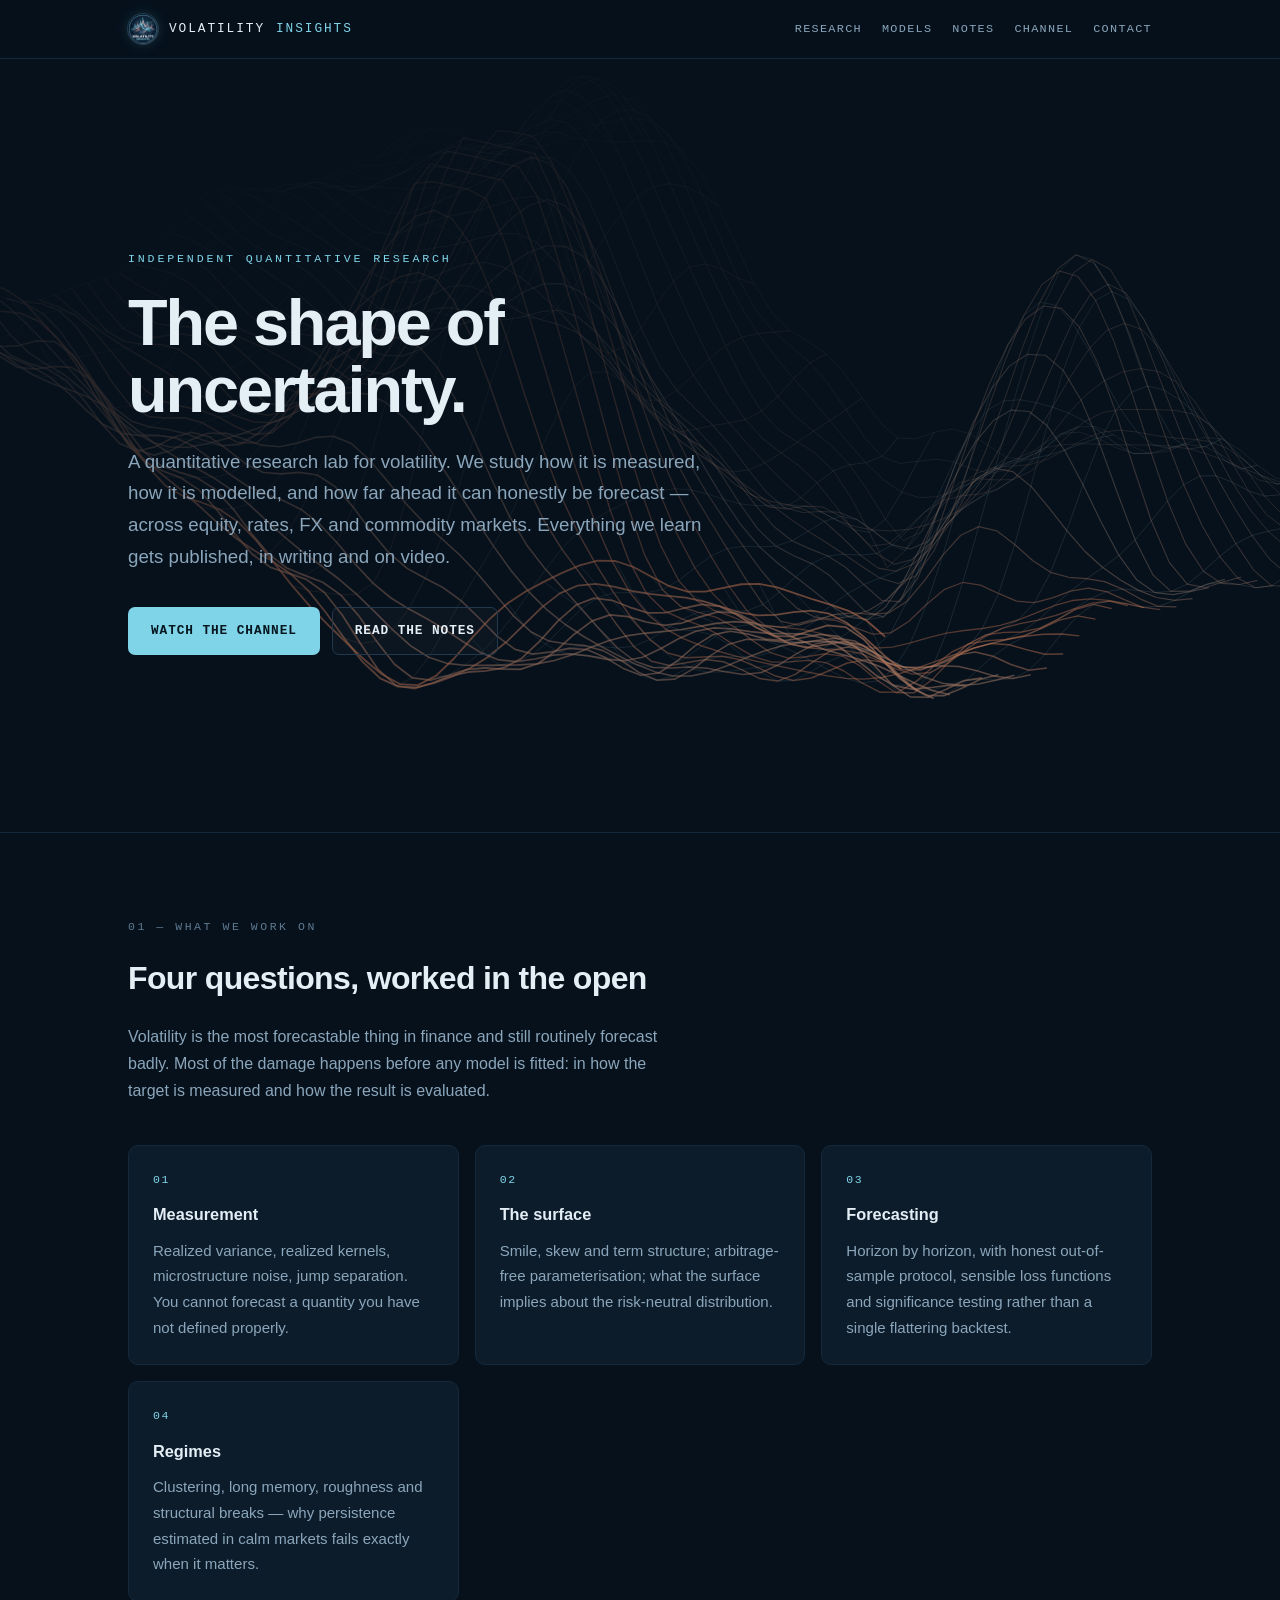
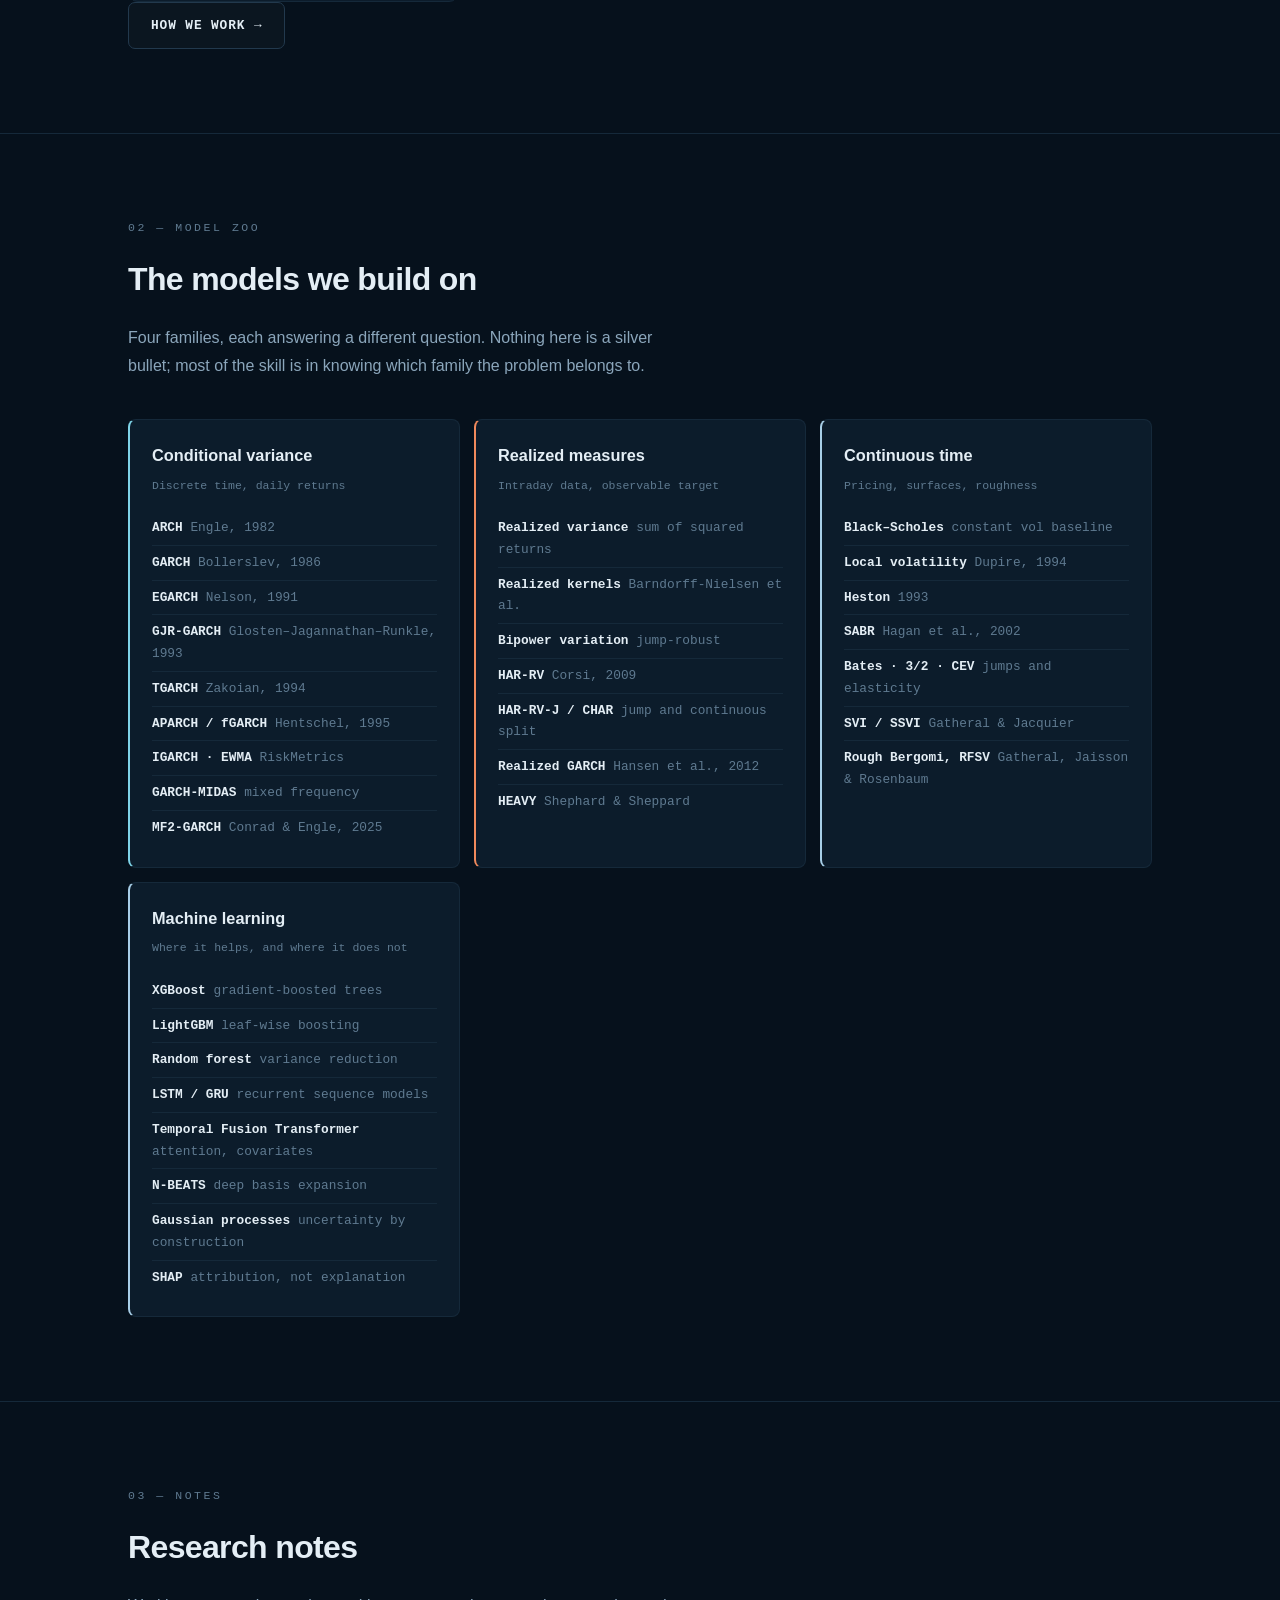
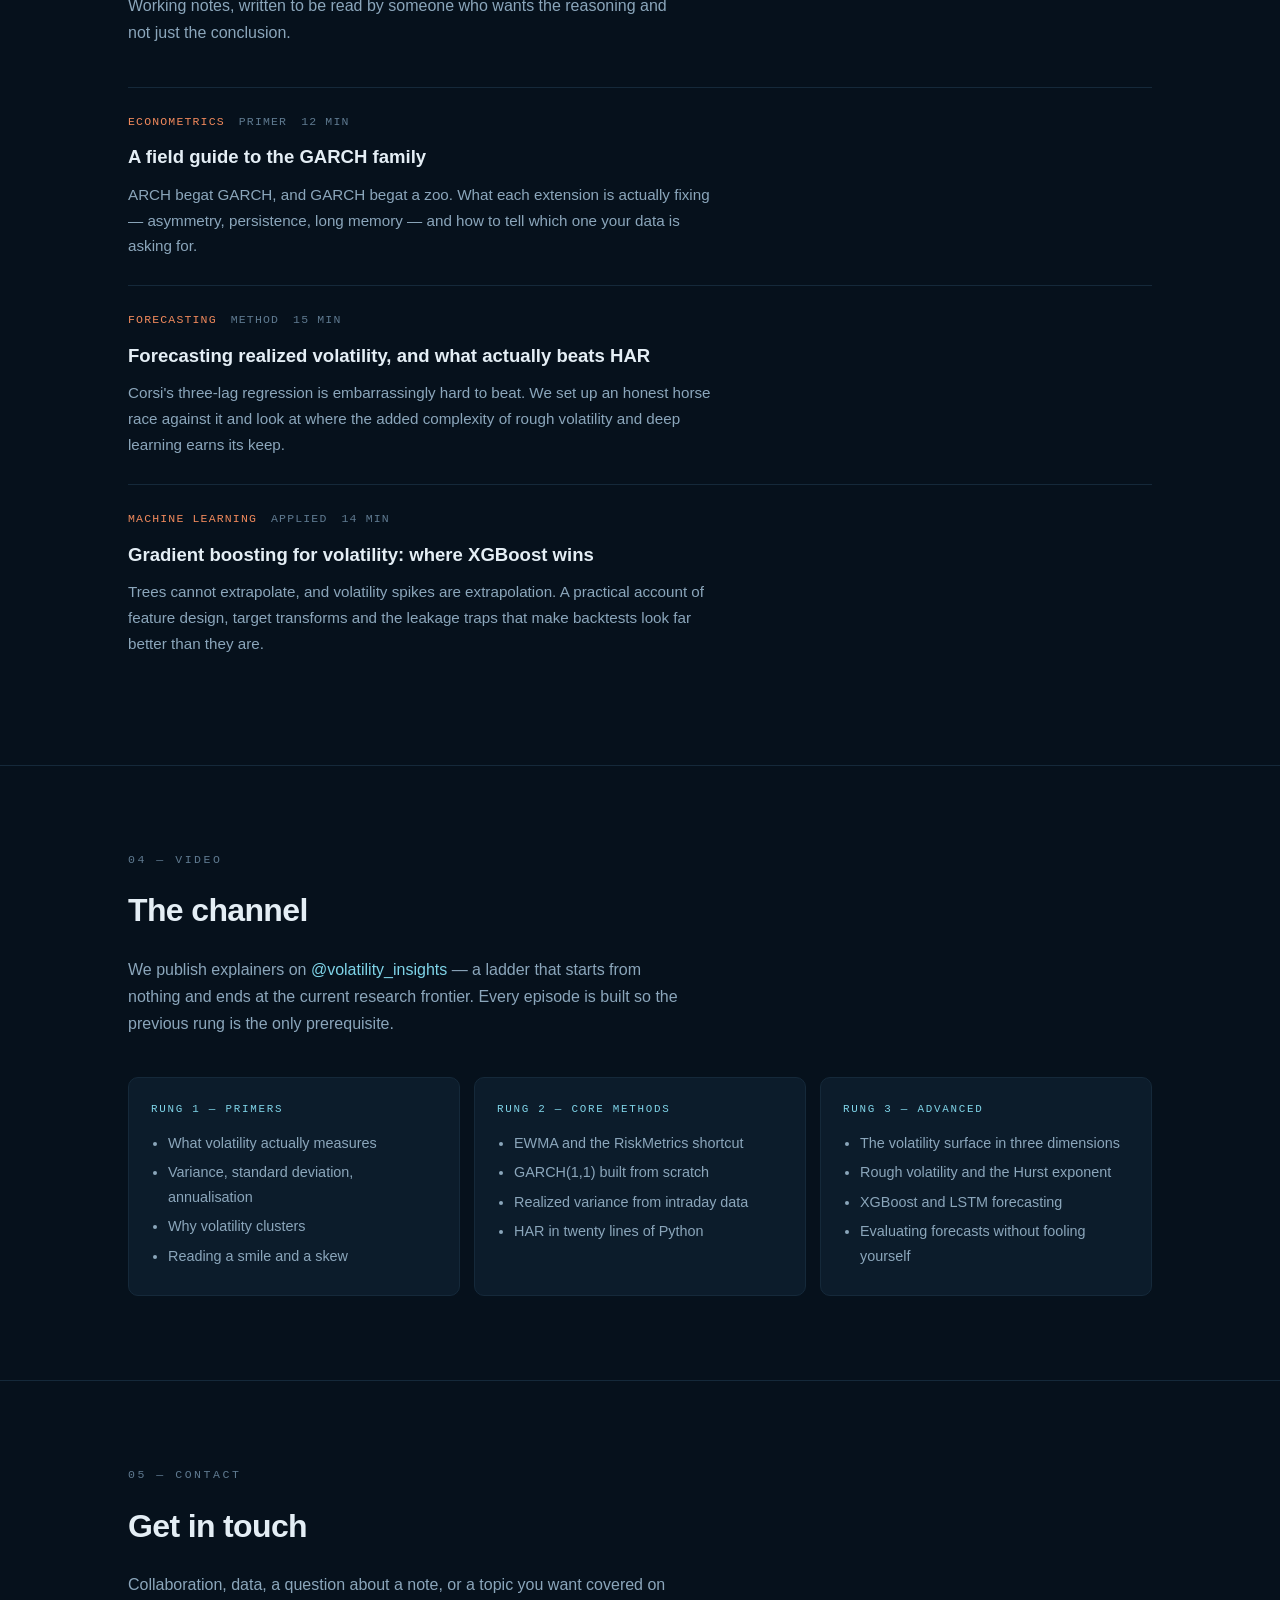
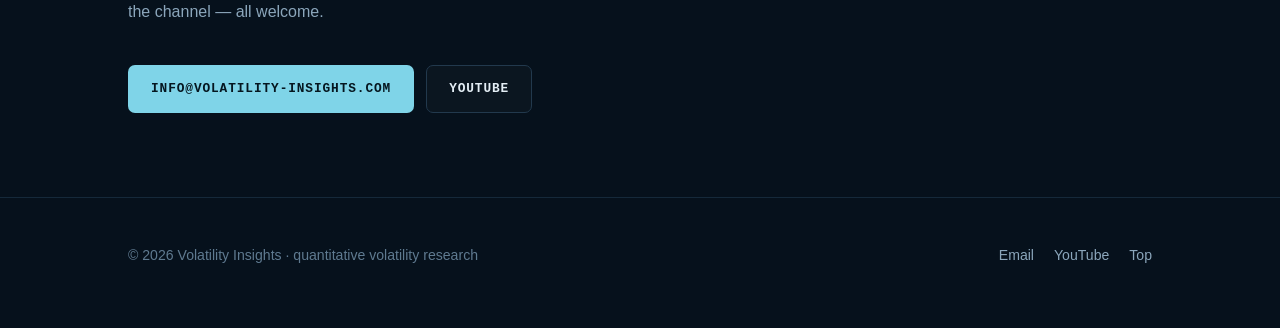
==== index.html @ f5abef42 "Drop the power and gas market claims from the hero and the data section" ====
<!DOCTYPE html>
<html lang="en">
<head>
<meta charset="utf-8">
<meta name="viewport" content="width=device-width, initial-scale=1">
<title>Volatility Insights &mdash; a quantitative research lab for volatility</title>
<meta name="description" content="An independent quantitative research lab studying how volatility is measured, modelled and forecast - from GARCH and HAR to rough volatility and gradient boosting.">
<link rel="canonical" href="https://volatility-insights.com/">
<meta property="og:title" content="Volatility Insights &mdash; quantitative volatility research">
<meta property="og:description" content="A quantitative research lab for volatility: measurement, surfaces, forecasting.">
<meta property="og:url" content="https://volatility-insights.com/">
<meta property="og:image" content="https://volatility-insights.com/logo.png">
<meta property="og:type" content="website">
<meta name="twitter:card" content="summary_large_image">
<link rel="icon" href="logo.png">
<link rel="apple-touch-icon" href="logo.png">
<link rel="stylesheet" href="style.css">
</head>
<body>

<header class="nav">
  <div class="wrap">
    <a class="brand" href="/"><img src="logo.png" alt="">Volatility <span>Insights</span></a>
    <nav>
      <a href="research/">Research</a>
      <a href="#models">Models</a>
      <a href="#notes">Notes</a>
      <a href="#channel">Channel</a>
      <a href="#contact">Contact</a>
    </nav>
  </div>
</header>

<!-- ===== CONTENT: edit anything between here and the END marker ===== -->

<div class="hero">
  <canvas id="surface"></canvas>
  <div class="veil"></div>
  <div class="wrap">
    <p class="eyebrow">Independent quantitative research</p>
    <h1>The shape of<br>uncertainty.</h1>
    <p class="lead">
      A quantitative research lab for volatility. We study how it is measured, how
      it is modelled, and how far ahead it can honestly be forecast &mdash; across
      equity, rates, FX and commodity markets. Everything we learn gets
      published, in writing and on video.
    </p>
    <div class="actions">
      <a class="btn btn-primary" href="https://www.youtube.com/@volatility_insights" rel="noopener">Watch the channel</a>
      <a class="btn btn-ghost" href="#notes">Read the notes</a>
    </div>
  </div>
</div>

<section id="research">
  <div class="wrap">
    <p class="sec-label">01 &mdash; What we work on</p>
    <h2>Four questions, worked in the open</h2>
    <p class="sec-intro">
      Volatility is the most forecastable thing in finance and still routinely
      forecast badly. Most of the damage happens before any model is fitted:
      in how the target is measured and how the result is evaluated.
    </p>
    <div class="grid g2">
      <div class="card">
        <span class="num">01</span>
        <h3>Measurement</h3>
        <p>Realized variance, realized kernels, microstructure noise, jump separation.
           You cannot forecast a quantity you have not defined properly.</p>
      </div>
      <div class="card">
        <span class="num">02</span>
        <h3>The surface</h3>
        <p>Smile, skew and term structure; arbitrage-free parameterisation;
           what the surface implies about the risk-neutral distribution.</p>
      </div>
      <div class="card">
        <span class="num">03</span>
        <h3>Forecasting</h3>
        <p>Horizon by horizon, with honest out-of-sample protocol, sensible loss
           functions and significance testing rather than a single flattering backtest.</p>
      </div>
      <div class="card">
        <span class="num">04</span>
        <h3>Regimes</h3>
        <p>Clustering, long memory, roughness and structural breaks &mdash; why
           persistence estimated in calm markets fails exactly when it matters.</p>
      </div>
    </div>
    <div class="actions">
      <a class="btn btn-ghost" href="research/">How we work &rarr;</a>
    </div>
  </div>
</section>

<section id="models">
  <div class="wrap">
    <p class="sec-label">02 &mdash; Model zoo</p>
    <h2>The models we build on</h2>
    <p class="sec-intro">
      Four families, each answering a different question. Nothing here is a
      silver bullet; most of the skill is in knowing which family the problem belongs to.
    </p>
    <div class="zoo">

      <div class="fam">
        <h3>Conditional variance</h3>
        <p class="sub">Discrete time, daily returns</p>
        <ul>
          <li><b>ARCH</b> <i>Engle, 1982</i></li>
          <li><b>GARCH</b> <i>Bollerslev, 1986</i></li>
          <li><b>EGARCH</b> <i>Nelson, 1991</i></li>
          <li><b>GJR-GARCH</b> <i>Glosten&ndash;Jagannathan&ndash;Runkle, 1993</i></li>
          <li><b>TGARCH</b> <i>Zakoian, 1994</i></li>
          <li><b>APARCH / fGARCH</b> <i>Hentschel, 1995</i></li>
          <li><b>IGARCH &middot; EWMA</b> <i>RiskMetrics</i></li>
          <li><b>GARCH-MIDAS</b> <i>mixed frequency</i></li>
          <li><b>MF2-GARCH</b> <i>Conrad &amp; Engle, 2025</i></li>
        </ul>
      </div>

      <div class="fam">
        <h3>Realized measures</h3>
        <p class="sub">Intraday data, observable target</p>
        <ul>
          <li><b>Realized variance</b> <i>sum of squared returns</i></li>
          <li><b>Realized kernels</b> <i>Barndorff-Nielsen et al.</i></li>
          <li><b>Bipower variation</b> <i>jump-robust</i></li>
          <li><b>HAR-RV</b> <i>Corsi, 2009</i></li>
          <li><b>HAR-RV-J / CHAR</b> <i>jump and continuous split</i></li>
          <li><b>Realized GARCH</b> <i>Hansen et al., 2012</i></li>
          <li><b>HEAVY</b> <i>Shephard &amp; Sheppard</i></li>
        </ul>
      </div>

      <div class="fam">
        <h3>Continuous time</h3>
        <p class="sub">Pricing, surfaces, roughness</p>
        <ul>
          <li><b>Black&ndash;Scholes</b> <i>constant vol baseline</i></li>
          <li><b>Local volatility</b> <i>Dupire, 1994</i></li>
          <li><b>Heston</b> <i>1993</i></li>
          <li><b>SABR</b> <i>Hagan et al., 2002</i></li>
          <li><b>Bates &middot; 3/2 &middot; CEV</b> <i>jumps and elasticity</i></li>
          <li><b>SVI / SSVI</b> <i>Gatheral &amp; Jacquier</i></li>
          <li><b>Rough Bergomi, RFSV</b> <i>Gatheral, Jaisson &amp; Rosenbaum</i></li>
        </ul>
      </div>

      <div class="fam">
        <h3>Machine learning</h3>
        <p class="sub">Where it helps, and where it does not</p>
        <ul>
          <li><b>XGBoost</b> <i>gradient-boosted trees</i></li>
          <li><b>LightGBM</b> <i>leaf-wise boosting</i></li>
          <li><b>Random forest</b> <i>variance reduction</i></li>
          <li><b>LSTM / GRU</b> <i>recurrent sequence models</i></li>
          <li><b>Temporal Fusion Transformer</b> <i>attention, covariates</i></li>
          <li><b>N-BEATS</b> <i>deep basis expansion</i></li>
          <li><b>Gaussian processes</b> <i>uncertainty by construction</i></li>
          <li><b>SHAP</b> <i>attribution, not explanation</i></li>
        </ul>
      </div>

    </div>
  </div>
</section>

<section id="notes">
  <div class="wrap">
    <p class="sec-label">03 &mdash; Notes</p>
    <h2>Research notes</h2>
    <p class="sec-intro">
      Working notes, written to be read by someone who wants the reasoning and
      not just the conclusion.
    </p>
    <div class="notes">

      <a class="note" href="notes/garch-family/">
        <div class="note-meta"><span class="tag">Econometrics</span><span>Primer</span><span>12 min</span></div>
        <h3>A field guide to the GARCH family</h3>
        <p>ARCH begat GARCH, and GARCH begat a zoo. What each extension is actually
           fixing &mdash; asymmetry, persistence, long memory &mdash; and how to tell
           which one your data is asking for.</p>
      </a>

      <a class="note" href="notes/forecasting-realized-volatility/">
        <div class="note-meta"><span class="tag">Forecasting</span><span>Method</span><span>15 min</span></div>
        <h3>Forecasting realized volatility, and what actually beats HAR</h3>
        <p>Corsi's three-lag regression is embarrassingly hard to beat. We set up an
           honest horse race against it and look at where the added complexity of
           rough volatility and deep learning earns its keep.</p>
      </a>

      <a class="note" href="notes/gradient-boosting-volatility/">
        <div class="note-meta"><span class="tag">Machine learning</span><span>Applied</span><span>14 min</span></div>
        <h3>Gradient boosting for volatility: where XGBoost wins</h3>
        <p>Trees cannot extrapolate, and volatility spikes are extrapolation. A
           practical account of feature design, target transforms and the leakage
           traps that make backtests look far better than they are.</p>
      </a>

    </div>
  </div>
</section>

<section id="channel">
  <div class="wrap">
    <p class="sec-label">04 &mdash; Video</p>
    <h2>The channel</h2>
    <p class="sec-intro">
      We publish explainers on
      <a href="https://www.youtube.com/@volatility_insights" rel="noopener">@volatility_insights</a>
      &mdash; a ladder that starts from nothing and ends at the current research frontier.
      Every episode is built so the previous rung is the only prerequisite.
    </p>
    <div class="yt-track">
      <div class="rung">
        <span class="level">Rung 1 &mdash; Primers</span>
        <ul>
          <li>What volatility actually measures</li>
          <li>Variance, standard deviation, annualisation</li>
          <li>Why volatility clusters</li>
          <li>Reading a smile and a skew</li>
        </ul>
      </div>
      <div class="rung">
        <span class="level">Rung 2 &mdash; Core methods</span>
        <ul>
          <li>EWMA and the RiskMetrics shortcut</li>
          <li>GARCH(1,1) built from scratch</li>
          <li>Realized variance from intraday data</li>
          <li>HAR in twenty lines of Python</li>
        </ul>
      </div>
      <div class="rung">
        <span class="level">Rung 3 &mdash; Advanced</span>
        <ul>
          <li>The volatility surface in three dimensions</li>
          <li>Rough volatility and the Hurst exponent</li>
          <li>XGBoost and LSTM forecasting</li>
          <li>Evaluating forecasts without fooling yourself</li>
        </ul>
      </div>
    </div>
  </div>
</section>

<section id="contact">
  <div class="wrap">
    <p class="sec-label">05 &mdash; Contact</p>
    <h2>Get in touch</h2>
    <p class="sec-intro">
      Collaboration, data, a question about a note, or a topic you want covered
      on the channel &mdash; all welcome.
    </p>
    <div class="actions">
      <a class="btn btn-primary" href="mailto:info@volatility-insights.com">info@volatility-insights.com</a>
      <a class="btn btn-ghost" href="https://www.youtube.com/@volatility_insights" rel="noopener">YouTube</a>
    </div>
  </div>
</section>

<!-- ===== END CONTENT ===== -->

<footer>
  <div class="wrap">
    <span>&copy; 2026 Volatility Insights &middot; quantitative volatility research</span>
    <span class="links">
      <a href="mailto:info@volatility-insights.com">Email</a>
      <a href="https://www.youtube.com/@volatility_insights" rel="noopener">YouTube</a>
      <a href="#research">Top</a>
    </span>
  </div>
</footer>

<script src="surface.js"></script>
</body>
</html>
---- style.css ----
/* Volatility Insights - shared stylesheet.
   Single source of truth for every page. Edit colours in :root. */

:root {
  /* Palette sampled from the Volatility Insights badge:
     navy field, light-cyan ring and wireframe, coral ridge lines. */
  --bg:        #06111c;
  --panel:     #0c1c2b;
  --panel-2:   #102435;
  --text:      #e4eef5;
  --muted:     #8ba6bb;
  --dim:       #5f7a90;
  --line:      #22394d;
  --line-soft: #15293a;
  --accent:    #7fd4e8;
  --accent-2:  #f0895c;
  --accent-3:  #a8cfe8;
  --mono: ui-monospace, "JetBrains Mono", "SFMono-Regular", Menlo, Consolas, monospace;
  --sans: -apple-system, BlinkMacSystemFont, "Segoe UI", Roboto, Helvetica, Arial, sans-serif;
  --maxw: 1080px;
}

* { box-sizing: border-box; }
html { scroll-behavior: smooth; }
body {
  margin: 0;
  background: var(--bg);
  color: var(--text);
  font: 16px/1.7 var(--sans);
  -webkit-font-smoothing: antialiased;
}
.wrap { max-width: var(--maxw); margin: 0 auto; padding: 0 28px; }
a { color: var(--accent); text-decoration: none; }
a:hover { text-decoration: underline; }
code, .mono { font-family: var(--mono); }

/* ---------- nav ---------- */
.nav {
  position: sticky; top: 0; z-index: 30;
  background: rgba(6,17,28,.80);
  backdrop-filter: blur(14px);
  border-bottom: 1px solid var(--line-soft);
}
.nav .wrap { display: flex; align-items: center; gap: 26px; height: 58px; }
.brand {
  display: flex; align-items: center; gap: 11px;
  font-family: var(--mono); font-size: .8rem; letter-spacing: .15em;
  text-transform: uppercase; color: var(--text); white-space: nowrap;
}
.brand img {
  width: 30px; height: 30px; border-radius: 50%; display: block; flex: none;
  box-shadow: 0 0 0 1px var(--line), 0 0 14px rgba(127,212,232,.18);
}
.brand span { color: var(--accent); }
.nav nav { margin-left: auto; display: flex; gap: 20px; }
.nav nav a {
  font-family: var(--mono); font-size: .74rem; letter-spacing: .11em;
  text-transform: uppercase; color: var(--muted);
}
.nav nav a:hover { color: var(--text); text-decoration: none; }

/* ---------- hero ---------- */
.hero { position: relative; overflow: hidden; border-bottom: 1px solid var(--line-soft); min-height: 86vh; display: flex; align-items: center; }
#surface { position: absolute; inset: 0; width: 100%; height: 100%; display: block; }
.veil {
  position: absolute; inset: 0; pointer-events: none;
  background:
    radial-gradient(100% 78% at 8% 20%, rgba(6,17,28,.96) 0%, rgba(6,17,28,.76) 36%, rgba(6,17,28,.14) 100%),
    linear-gradient(180deg, rgba(6,17,28,.58) 0%, rgba(6,17,28,0) 26%, rgba(6,17,28,0) 74%, rgba(6,17,28,.52) 100%);
}
.hero .wrap { position: relative; width: 100%; padding: 118px 28px 104px; }
.eyebrow {
  font-family: var(--mono); font-size: .73rem; letter-spacing: .24em;
  text-transform: uppercase; color: var(--accent); margin: 0 0 20px;
}
h1 {
  font-size: clamp(2.3rem, 6.2vw, 4.05rem); line-height: 1.03;
  letter-spacing: -.032em; margin: 0 0 22px; font-weight: 600;
}
.lead { font-size: 1.17rem; color: var(--muted); max-width: 58ch; margin: 0 0 34px; }
.actions { display: flex; flex-wrap: wrap; gap: 12px; }
.btn {
  display: inline-block; padding: 12px 22px; border-radius: 7px;
  font-family: var(--mono); font-size: .8rem; letter-spacing: .07em;
  text-transform: uppercase; font-weight: 600; border: 1px solid transparent;
}
.btn:hover { text-decoration: none; }
.btn-primary { background: var(--accent); color: #05161f; }
.btn-primary:hover { filter: brightness(1.12); }
.btn-ghost { border-color: var(--line); color: var(--text); background: rgba(255,255,255,.02); }
.btn-ghost:hover { border-color: var(--accent); color: var(--accent); }

/* ---------- sections ---------- */
section { padding: 84px 0; border-bottom: 1px solid var(--line-soft); }
.sec-label {
  font-family: var(--mono); font-size: .72rem; letter-spacing: .22em;
  text-transform: uppercase; color: var(--dim); margin: 0 0 14px;
}
h2 { font-size: clamp(1.5rem, 3vw, 2rem); letter-spacing: -.02em; margin: 0 0 18px; font-weight: 600; }
h3 { font-size: 1.02rem; margin: 0 0 9px; font-weight: 600; }
.sec-intro { color: var(--muted); max-width: 62ch; margin: 0 0 40px; }

/* ---------- cards ---------- */
.grid { display: grid; gap: 16px; }
.g3 { grid-template-columns: repeat(auto-fit, minmax(250px, 1fr)); }
.g2 { grid-template-columns: repeat(auto-fit, minmax(310px, 1fr)); }
.card {
  background: var(--panel); border: 1px solid var(--line-soft);
  border-radius: 10px; padding: 24px; transition: border-color .18s, transform .18s;
}
.card:hover { border-color: var(--line); transform: translateY(-2px); }
.card p { margin: 0; color: var(--muted); font-size: .94rem; }
.card .num {
  font-family: var(--mono); font-size: .72rem; letter-spacing: .14em;
  color: var(--accent); display: block; margin-bottom: 12px;
}

/* ---------- model zoo ---------- */
.zoo { display: grid; gap: 14px; grid-template-columns: repeat(auto-fit, minmax(290px, 1fr)); }
.fam {
  background: var(--panel); border: 1px solid var(--line-soft);
  border-left: 2px solid var(--accent); border-radius: 8px; padding: 22px;
}
.fam:nth-child(2) { border-left-color: var(--accent-2); }
.fam:nth-child(3) { border-left-color: var(--accent-3); }
.fam:nth-child(4) { border-left-color: var(--accent-3); }
.fam h3 { margin-bottom: 6px; }
.fam .sub { font-family: var(--mono); font-size: .72rem; color: var(--dim); margin: 0 0 16px; }
.fam ul { list-style: none; margin: 0; padding: 0; }
.fam li {
  font-family: var(--mono); font-size: .8rem; color: var(--muted);
  padding: 6px 0; border-top: 1px solid var(--line-soft);
}
.fam li:first-child { border-top: 0; }
.fam li b { color: var(--text); font-weight: 600; }
.fam li i { font-style: normal; color: var(--dim); }

/* ---------- notes list ---------- */
.notes { display: grid; gap: 2px; }
.note {
  display: block; padding: 24px 0; border-top: 1px solid var(--line-soft);
  color: inherit;
}
.note:hover { text-decoration: none; }
.note:hover h3 { color: var(--accent); }
.note-meta {
  font-family: var(--mono); font-size: .72rem; letter-spacing: .1em;
  text-transform: uppercase; color: var(--dim); margin-bottom: 10px;
  display: flex; gap: 14px; flex-wrap: wrap;
}
.note-meta .tag { color: var(--accent-2); }
.note h3 { font-size: 1.16rem; transition: color .15s; }
.note p { margin: 0; color: var(--muted); font-size: .95rem; max-width: 70ch; }

/* ---------- youtube ---------- */
.yt-track { display: grid; gap: 14px; grid-template-columns: repeat(auto-fit, minmax(230px, 1fr)); }
.rung {
  background: var(--panel); border: 1px solid var(--line-soft);
  border-radius: 10px; padding: 22px; position: relative;
}
.rung .level {
  font-family: var(--mono); font-size: .68rem; letter-spacing: .16em;
  text-transform: uppercase; color: var(--accent); margin-bottom: 12px; display: block;
}
.rung ul { margin: 0; padding-left: 17px; color: var(--muted); font-size: .9rem; }
.rung li { margin: 5px 0; }

/* ---------- article body ---------- */
.article { padding: 64px 0 88px; }
.article .wrap { max-width: 720px; }
.article h1 { font-size: clamp(1.9rem, 4.4vw, 2.7rem); margin-bottom: 18px; }
.article h2 { margin: 52px 0 14px; font-size: 1.35rem; }
.article h3 { margin: 34px 0 10px; font-size: 1.05rem; }
.article p { color: #c6d6e2; margin: 0 0 18px; }
.article ul, .article ol { color: #c6d6e2; padding-left: 22px; margin: 0 0 18px; }
.article li { margin: 7px 0; }
.article strong { color: var(--text); }
.kicker {
  font-family: var(--mono); font-size: .74rem; letter-spacing: .14em;
  text-transform: uppercase; color: var(--dim); margin: 0 0 16px;
  display: flex; gap: 14px; flex-wrap: wrap;
}
.kicker .tag { color: var(--accent-2); }
.standfirst {
  font-size: 1.12rem; color: var(--muted); border-left: 2px solid var(--accent);
  padding-left: 18px; margin: 0 0 40px;
}
.eq {
  font-family: var(--mono); font-size: .88rem; color: var(--accent);
  background: var(--panel); border: 1px solid var(--line-soft);
  border-radius: 8px; padding: 18px 20px; margin: 0 0 20px; overflow-x: auto;
}
.eq .note { display: block; color: var(--dim); font-size: .78rem; margin-top: 9px; }
.callout {
  background: var(--panel-2); border: 1px solid var(--line-soft);
  border-left: 2px solid var(--accent-2);
  border-radius: 8px; padding: 20px 22px; margin: 0 0 22px;
}
.callout p:last-child { margin-bottom: 0; }
.article code {
  font-size: .88em; color: var(--accent); background: var(--panel);
  border: 1px solid var(--line-soft); border-radius: 4px; padding: 1px 5px;
}
.article em, .refs em { color: var(--accent-3); font-style: normal; }
.refs { font-size: .86rem; color: var(--dim); }
.refs li { margin: 9px 0; }
.back {
  font-family: var(--mono); font-size: .76rem; letter-spacing: .1em;
  text-transform: uppercase; color: var(--muted); display: inline-block; margin-bottom: 30px;
}
.back:hover { color: var(--accent); }

/* ---------- footer ---------- */
footer { padding: 46px 0 60px; color: var(--dim); font-size: .88rem; }
footer .wrap { display: flex; flex-wrap: wrap; gap: 16px; align-items: center; }
footer .links { margin-left: auto; display: flex; gap: 20px; }
footer a { color: var(--muted); }

@media (max-width: 620px) {
  .hero .wrap { padding: 78px 24px 72px; }
  section { padding: 60px 0; }
  .nav nav { gap: 14px; }
  .nav nav a { font-size: .68rem; }
}
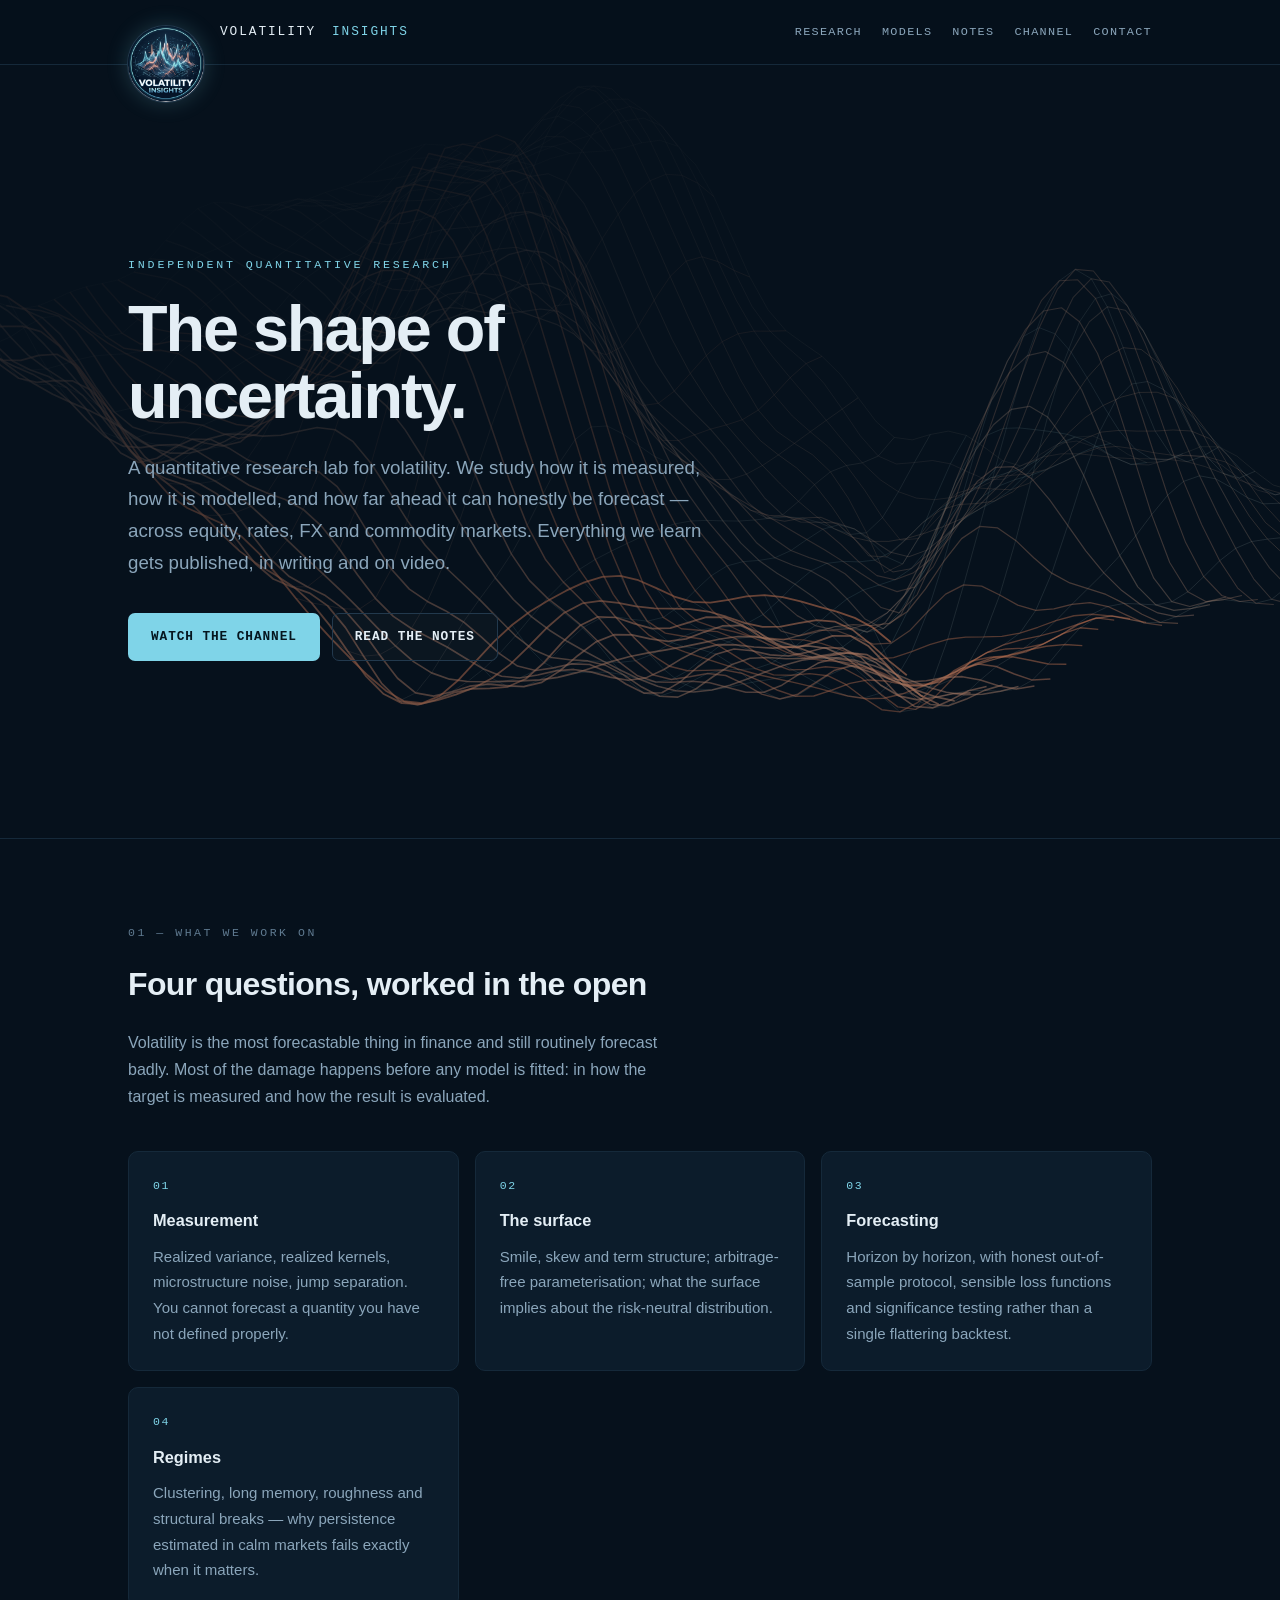
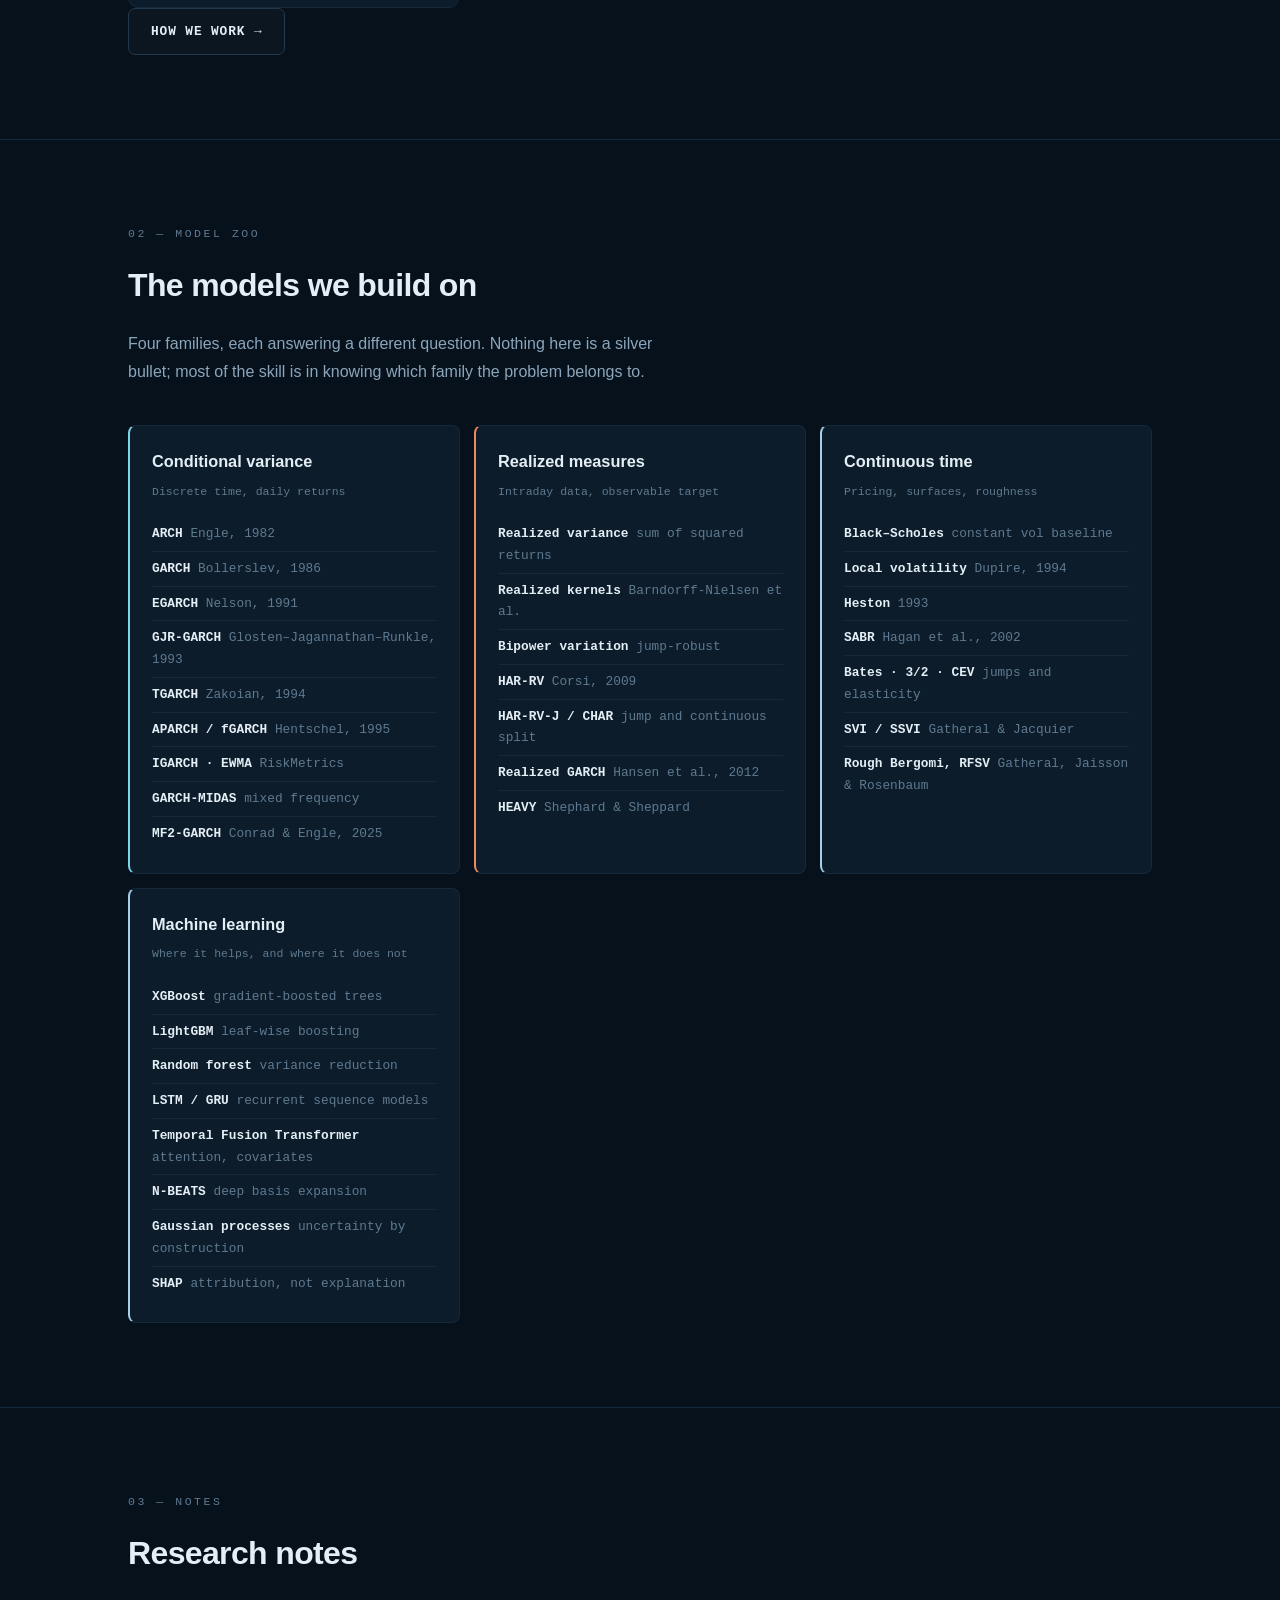
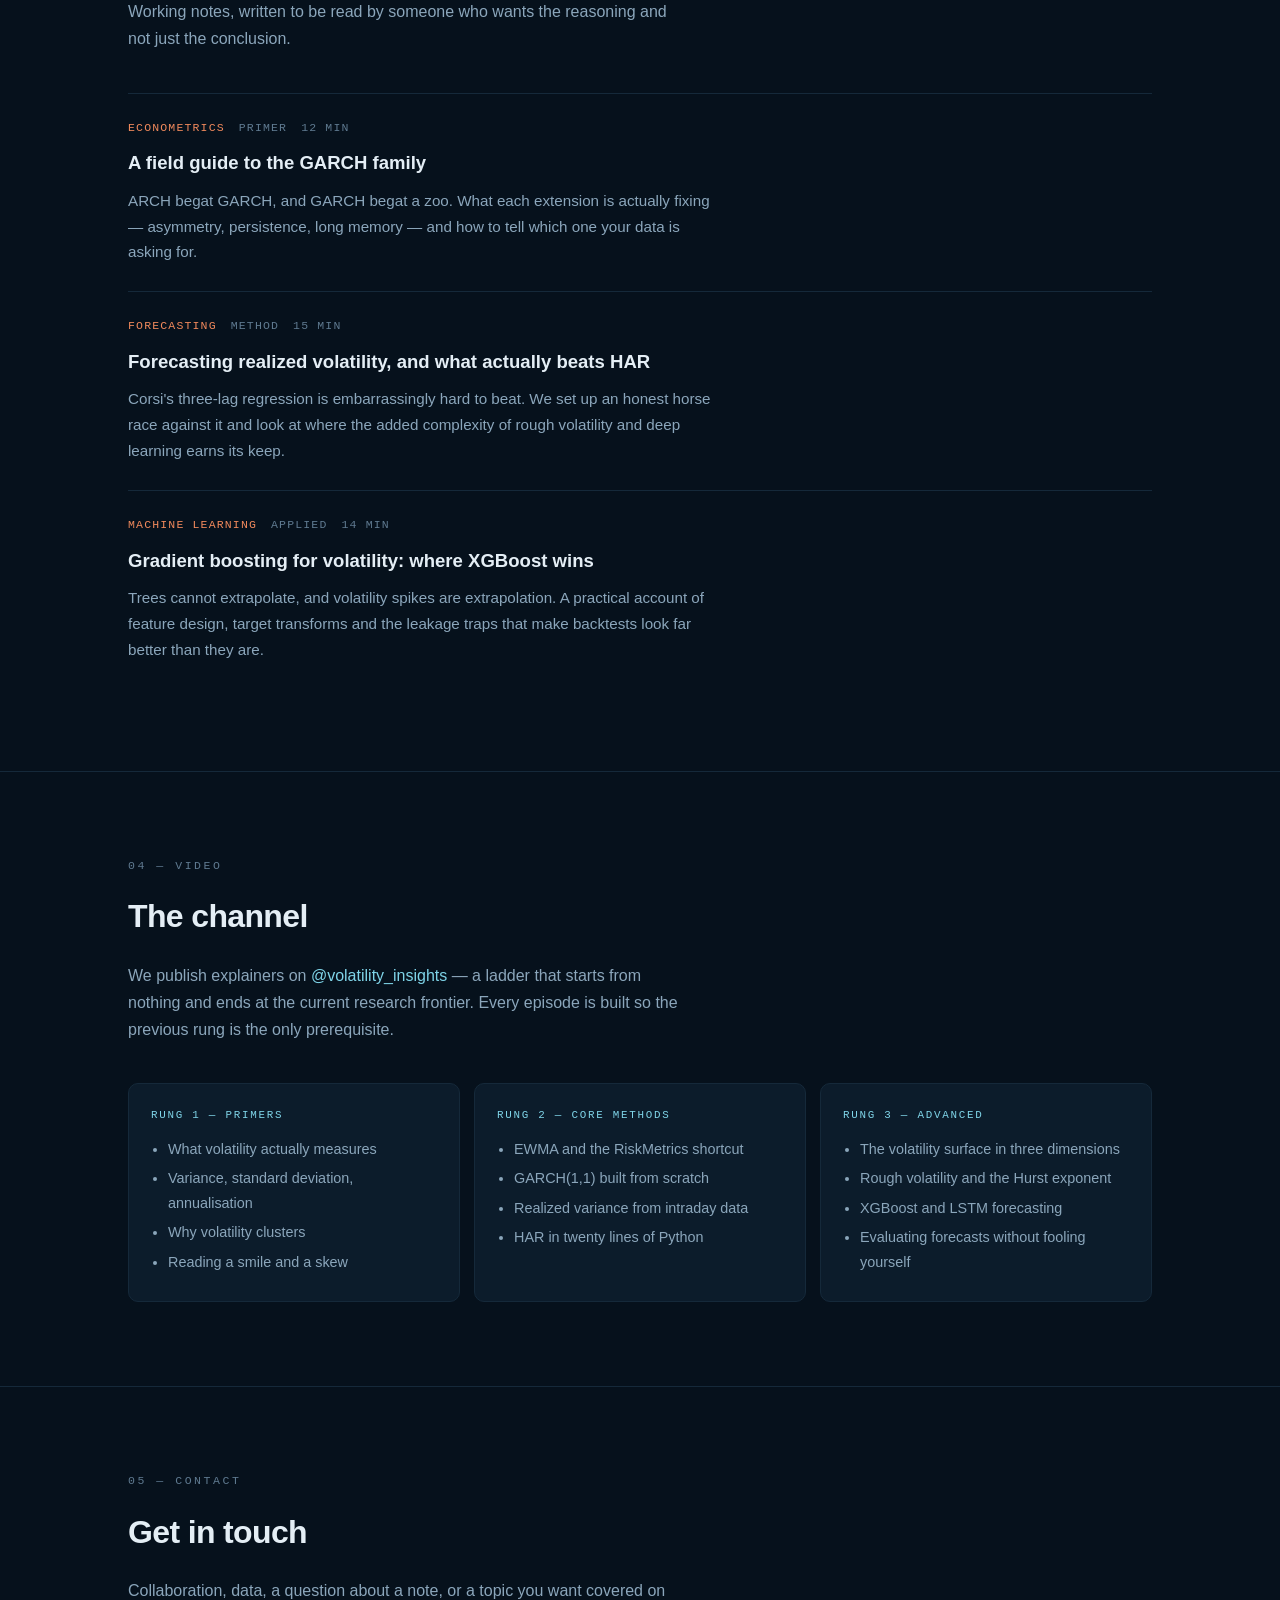
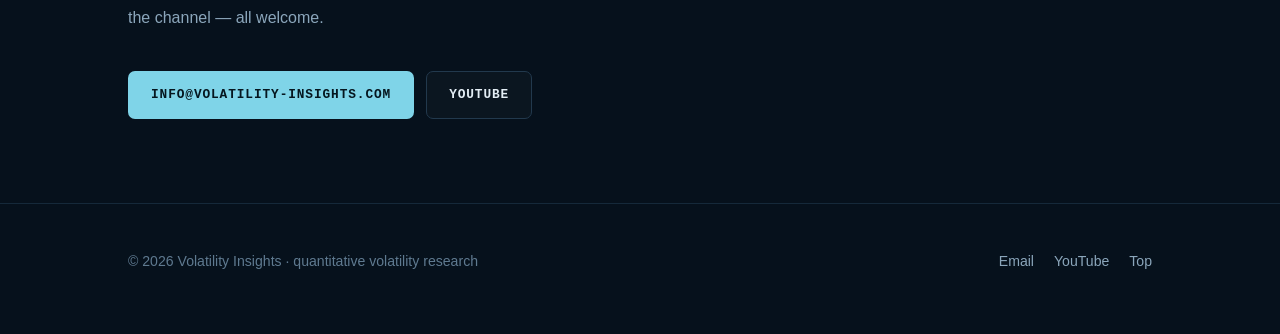
==== commit f57ea47d: "Regenerate the logo as full-colour RGBA so it stays crisp at the larger nav size" ====
--- a/index.html
+++ b/index.html
@@ -11,7 +11,7 @@
 <meta property="og:url" content="https://volatility-insights.com/">
 <meta property="og:image" content="https://volatility-insights.com/logo.png">
 <meta property="og:type" content="website">
-<meta name="twitter:card" content="summary_large_image">
+<meta name="twitter:card" content="summary">
 <link rel="icon" href="logo.png">
 <link rel="apple-touch-icon" href="logo.png">
 <link rel="stylesheet" href="style.css">
--- a/style.css
+++ b/style.css
@@ -41,15 +41,18 @@
   backdrop-filter: blur(14px);
   border-bottom: 1px solid var(--line-soft);
 }
-.nav .wrap { display: flex; align-items: center; gap: 26px; height: 58px; }
+.nav .wrap { display: flex; align-items: center; gap: 26px; height: 64px; }
 .brand {
-  display: flex; align-items: center; gap: 11px;
+  display: flex; align-items: center; gap: 16px;
   font-family: var(--mono); font-size: .8rem; letter-spacing: .15em;
   text-transform: uppercase; color: var(--text); white-space: nowrap;
 }
+/* translateY is half the nav height, so the header rule bisects the badge */
 .brand img {
-  width: 30px; height: 30px; border-radius: 50%; display: block; flex: none;
-  box-shadow: 0 0 0 1px var(--line), 0 0 14px rgba(127,212,232,.18);
+  width: 76px; height: 76px; border-radius: 50%; display: block; flex: none;
+  transform: translateY(32px);
+  background: var(--bg);
+  box-shadow: 0 0 0 1px var(--line), 0 0 22px rgba(127,212,232,.22);
 }
 .brand span { color: var(--accent); }
 .nav nav { margin-left: auto; display: flex; gap: 20px; }
@@ -221,4 +224,6 @@
   section { padding: 60px 0; }
   .nav nav { gap: 14px; }
   .nav nav a { font-size: .68rem; }
-}
+  .brand { gap: 11px; font-size: .72rem; }
+  .brand img { width: 54px; height: 54px; }
+}
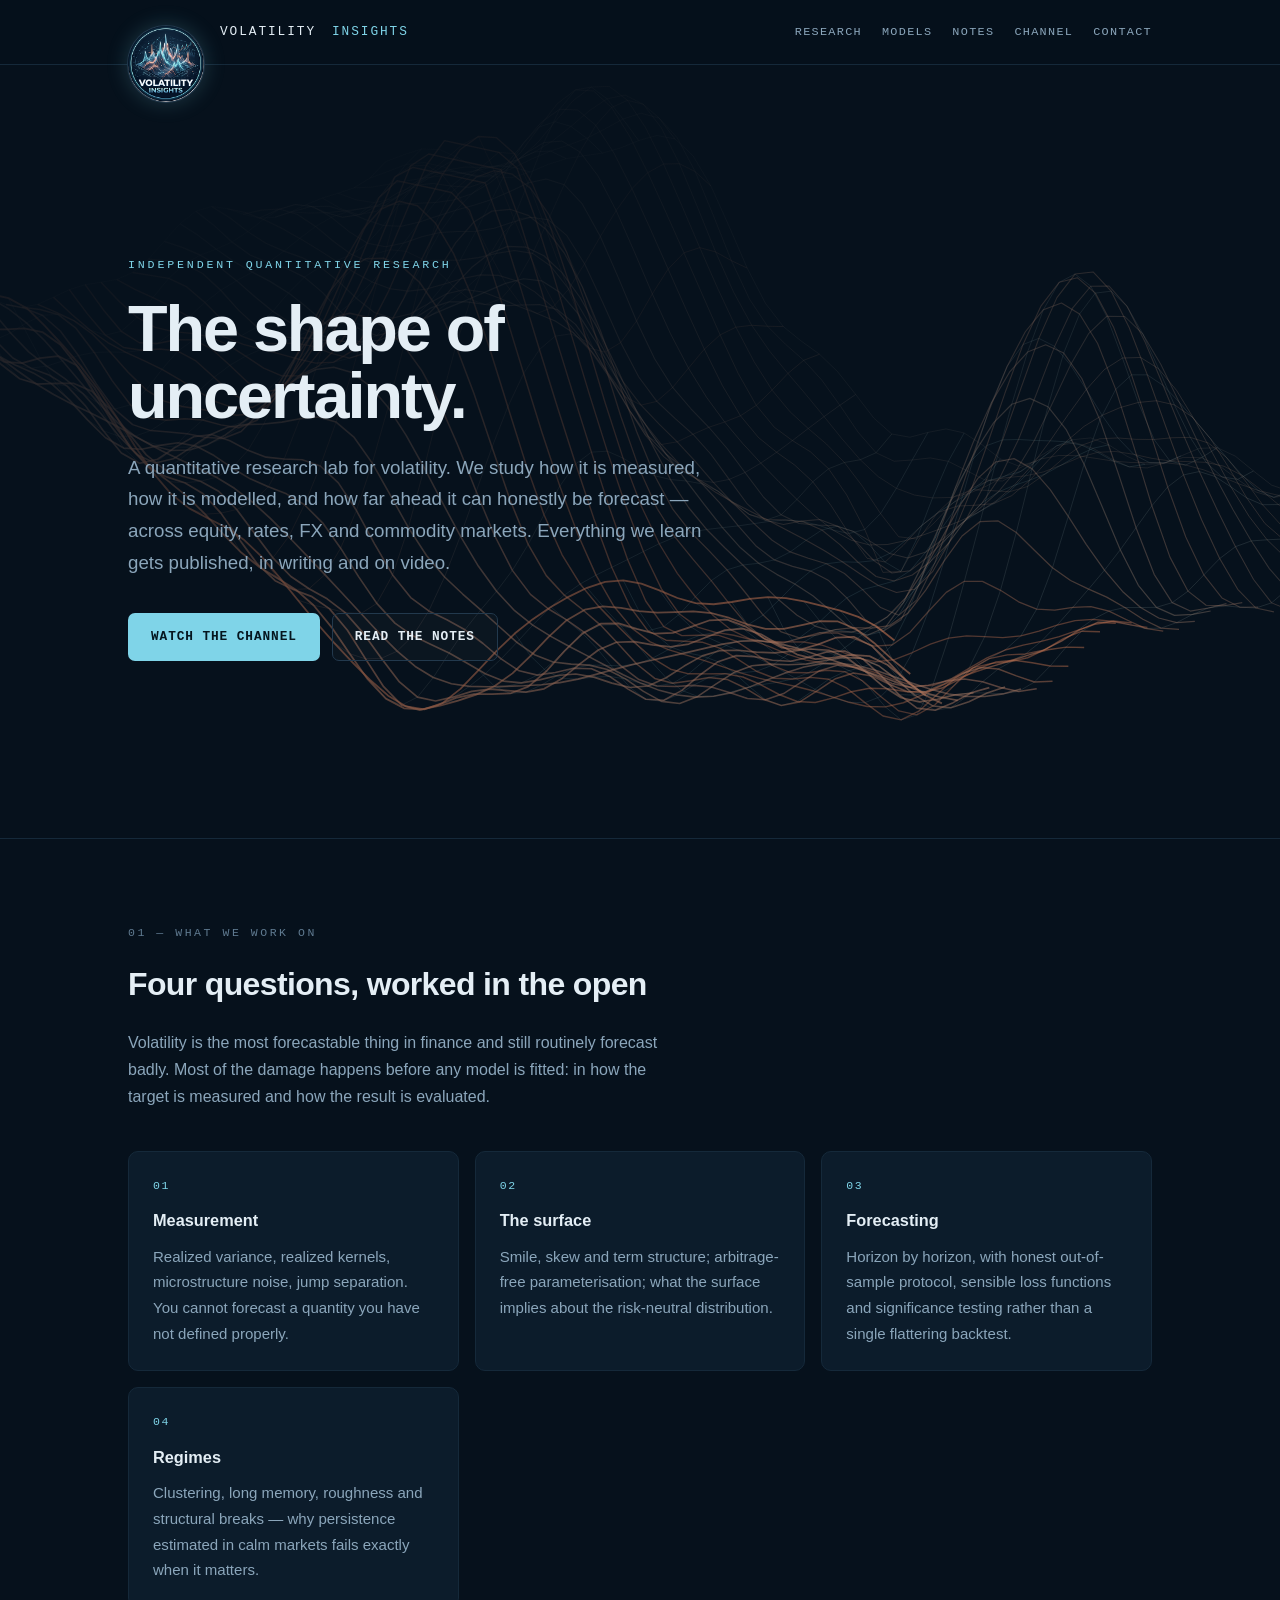
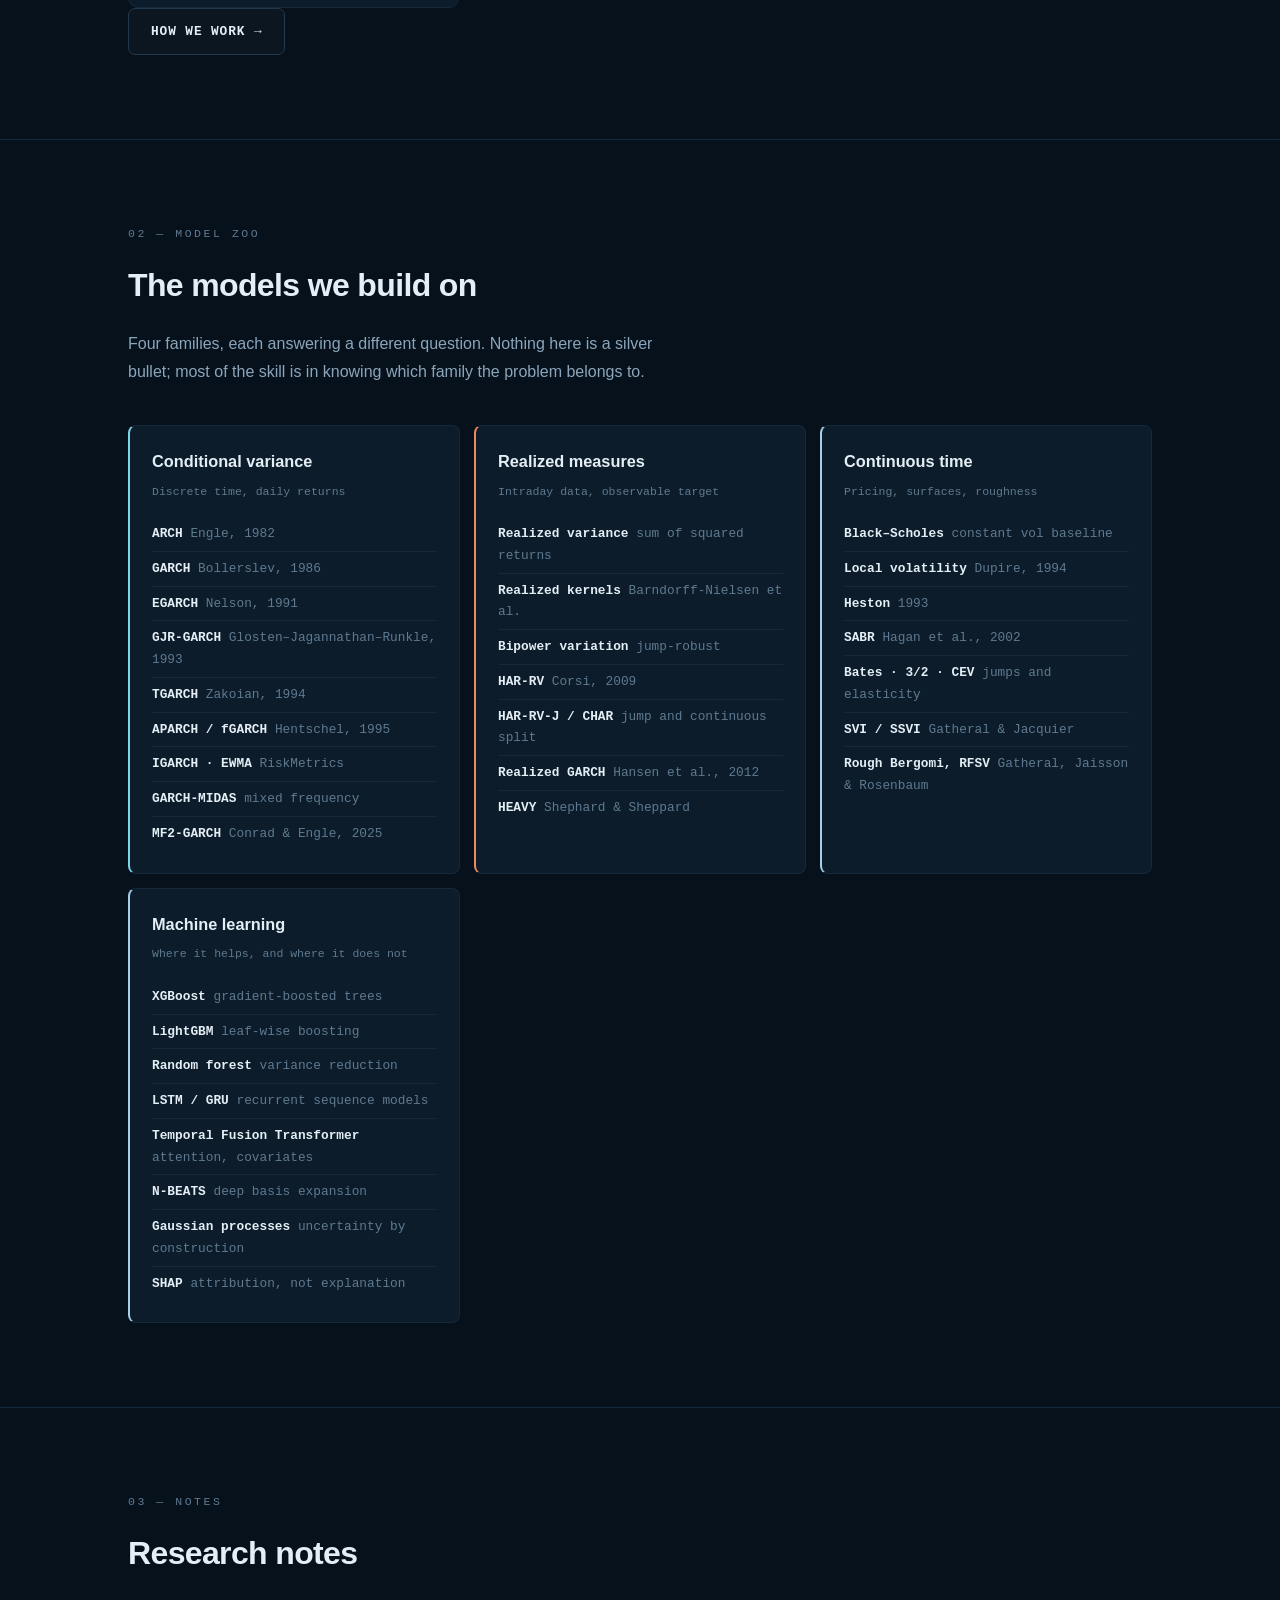
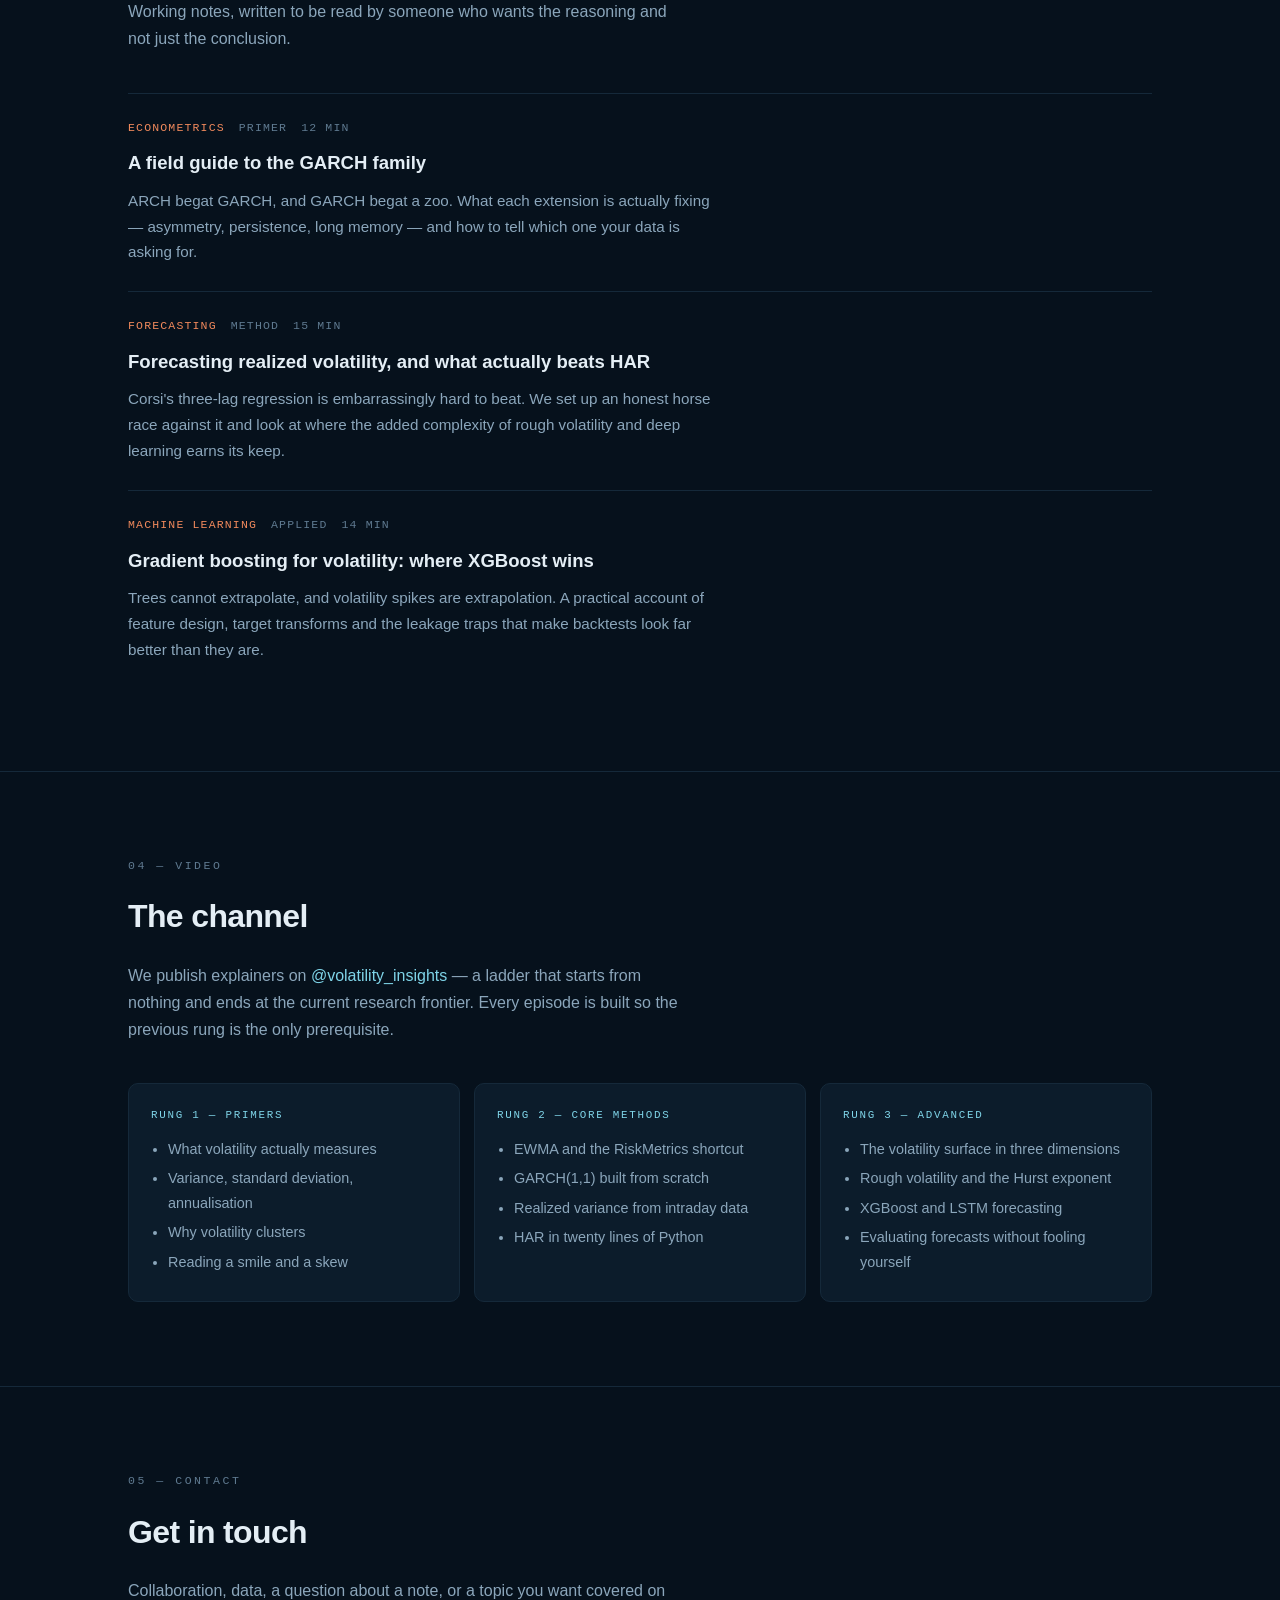
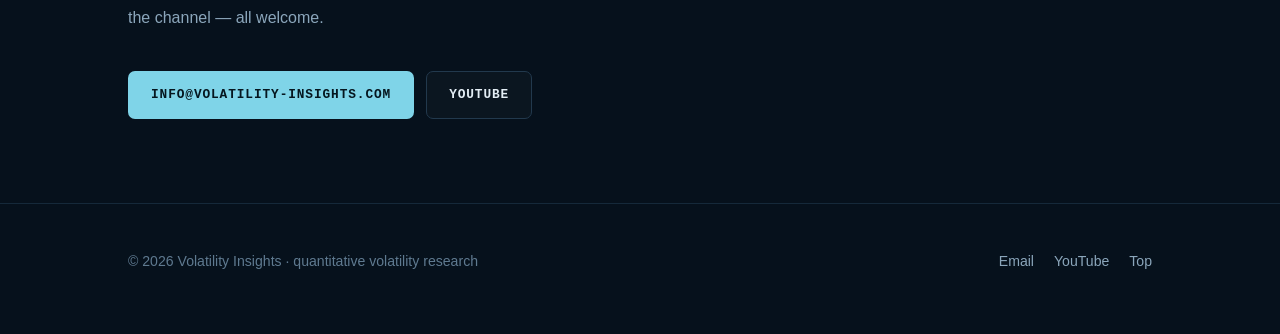
==== commit 8be8a517: "Add search engine metadata: robots, keywords, Open Graph, Twitter cards and JSON-LD structured data" ====
--- a/index.html
+++ b/index.html
@@ -15,6 +15,45 @@
 <link rel="icon" href="logo.png">
 <link rel="apple-touch-icon" href="logo.png">
 <link rel="stylesheet" href="style.css">
+<meta name="robots" content="index, follow, max-image-preview:large">
+<meta name="author" content="Volatility Insights">
+<meta name="keywords" content="volatility research, quantitative research, implied volatility, realized volatility, volatility forecasting, GARCH, HAR model, rough volatility, SVI, Heston, SABR, XGBoost, LightGBM, machine learning finance">
+<meta name="theme-color" content="#06111c">
+<meta property="og:site_name" content="Volatility Insights">
+<meta property="og:locale" content="en">
+<meta property="og:image:alt" content="Volatility Insights logo">
+<meta name="twitter:title" content="Volatility Insights &mdash; quantitative volatility research">
+<meta name="twitter:description" content="A quantitative research lab for volatility: measurement, surfaces, forecasting.">
+<meta name="twitter:image" content="https://volatility-insights.com/logo.png">
+<script type="application/ld+json">
+{
+  "@context": "https://schema.org",
+  "@graph": [
+    {
+      "@type": "Organization",
+      "@id": "https://volatility-insights.com/#org",
+      "name": "Volatility Insights",
+      "url": "https://volatility-insights.com/",
+      "logo": "https://volatility-insights.com/logo.png",
+      "description": "An independent quantitative research lab studying how volatility is measured, modelled and forecast.",
+      "email": "info@volatility-insights.com",
+      "sameAs": [
+        "https://www.youtube.com/@volatility_insights"
+      ]
+    },
+    {
+      "@type": "WebSite",
+      "@id": "https://volatility-insights.com/#site",
+      "name": "Volatility Insights",
+      "url": "https://volatility-insights.com/",
+      "publisher": {
+        "@id": "https://volatility-insights.com/#org"
+      },
+      "inLanguage": "en"
+    }
+  ]
+}
+</script>
 </head>
 <body>
 
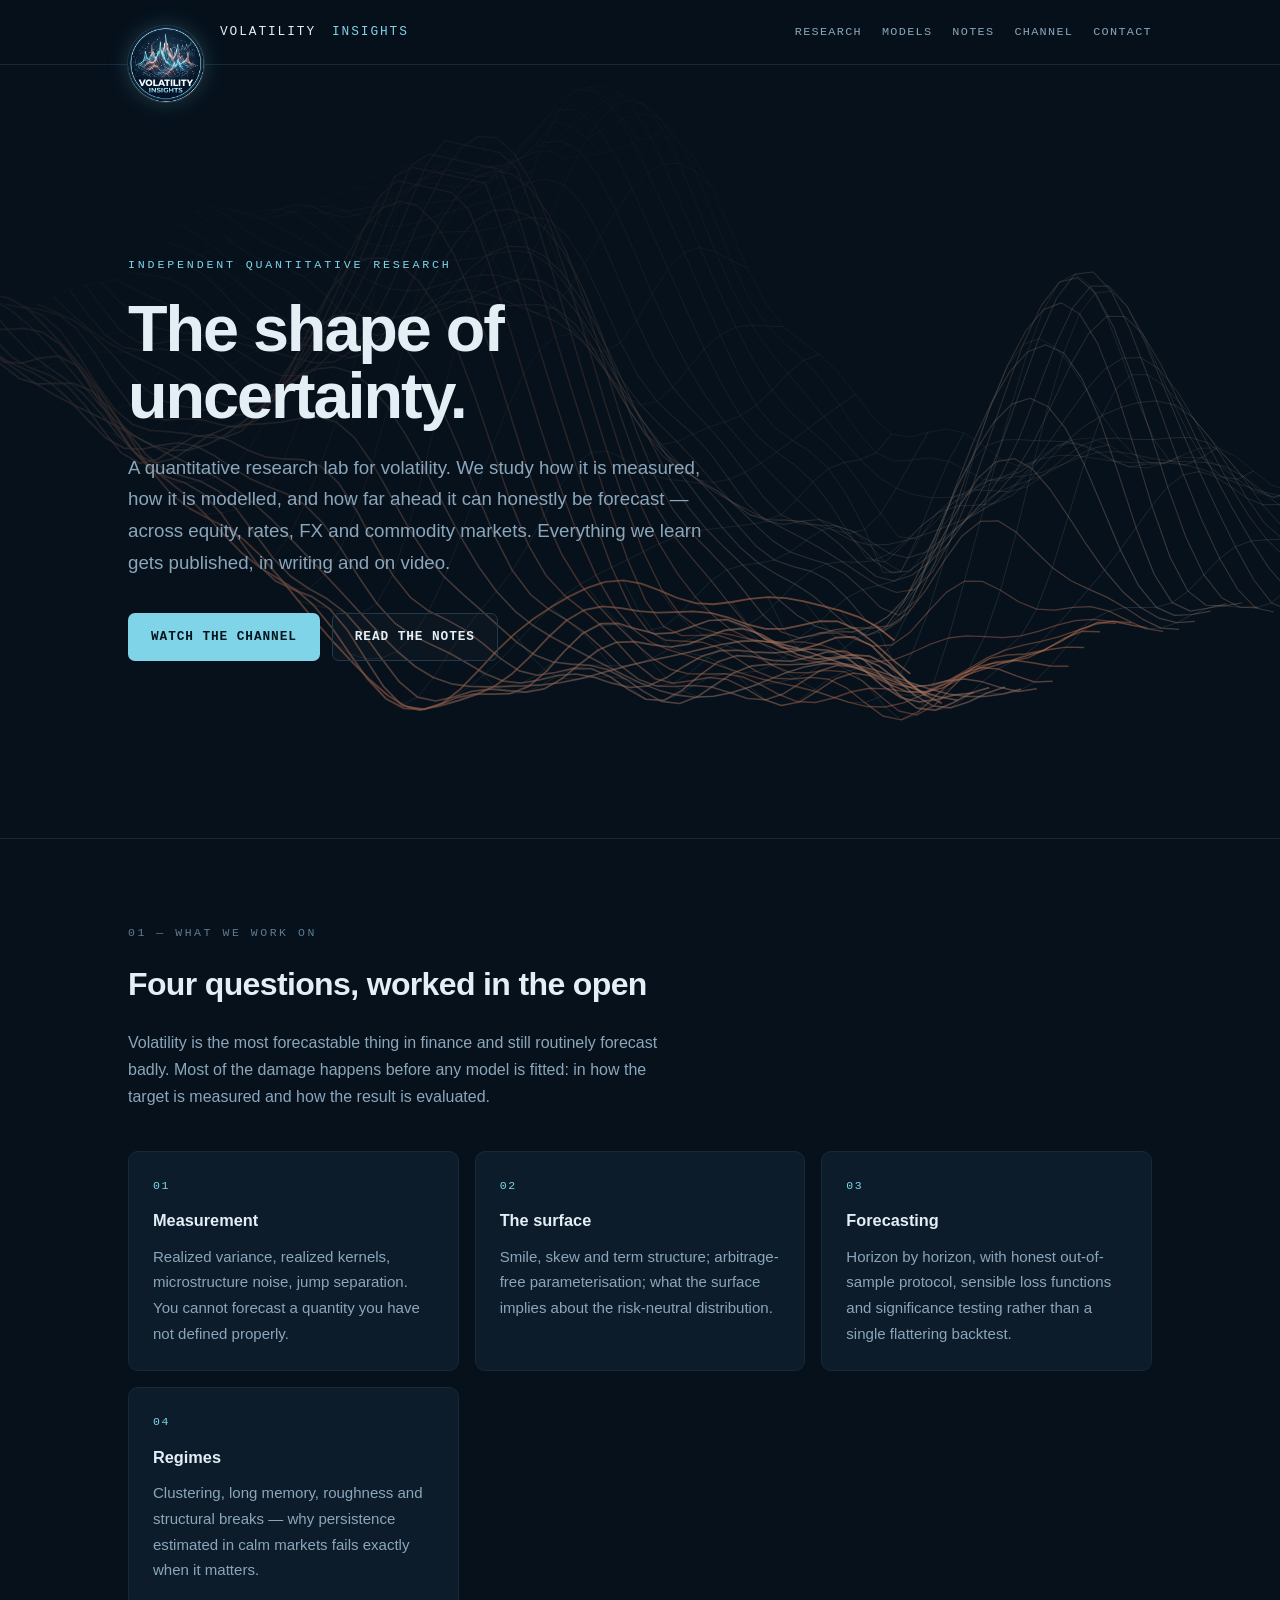
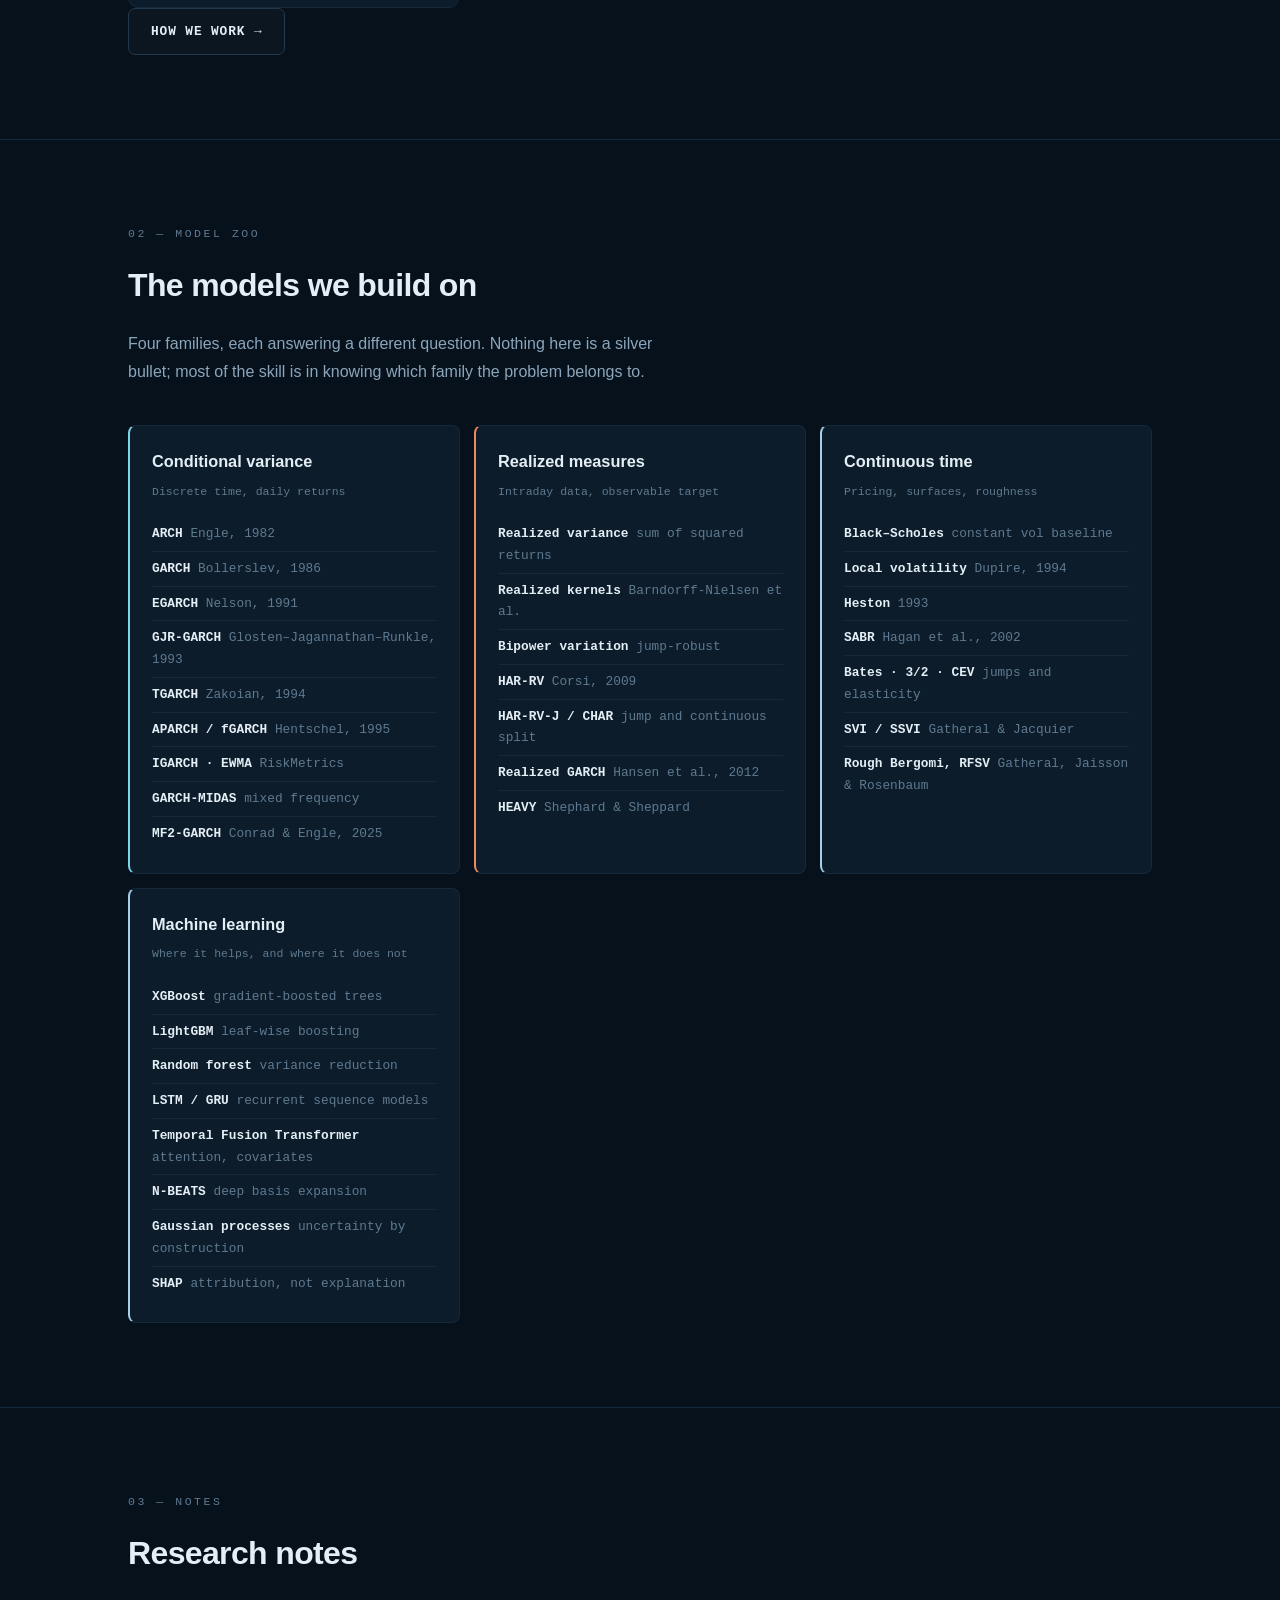
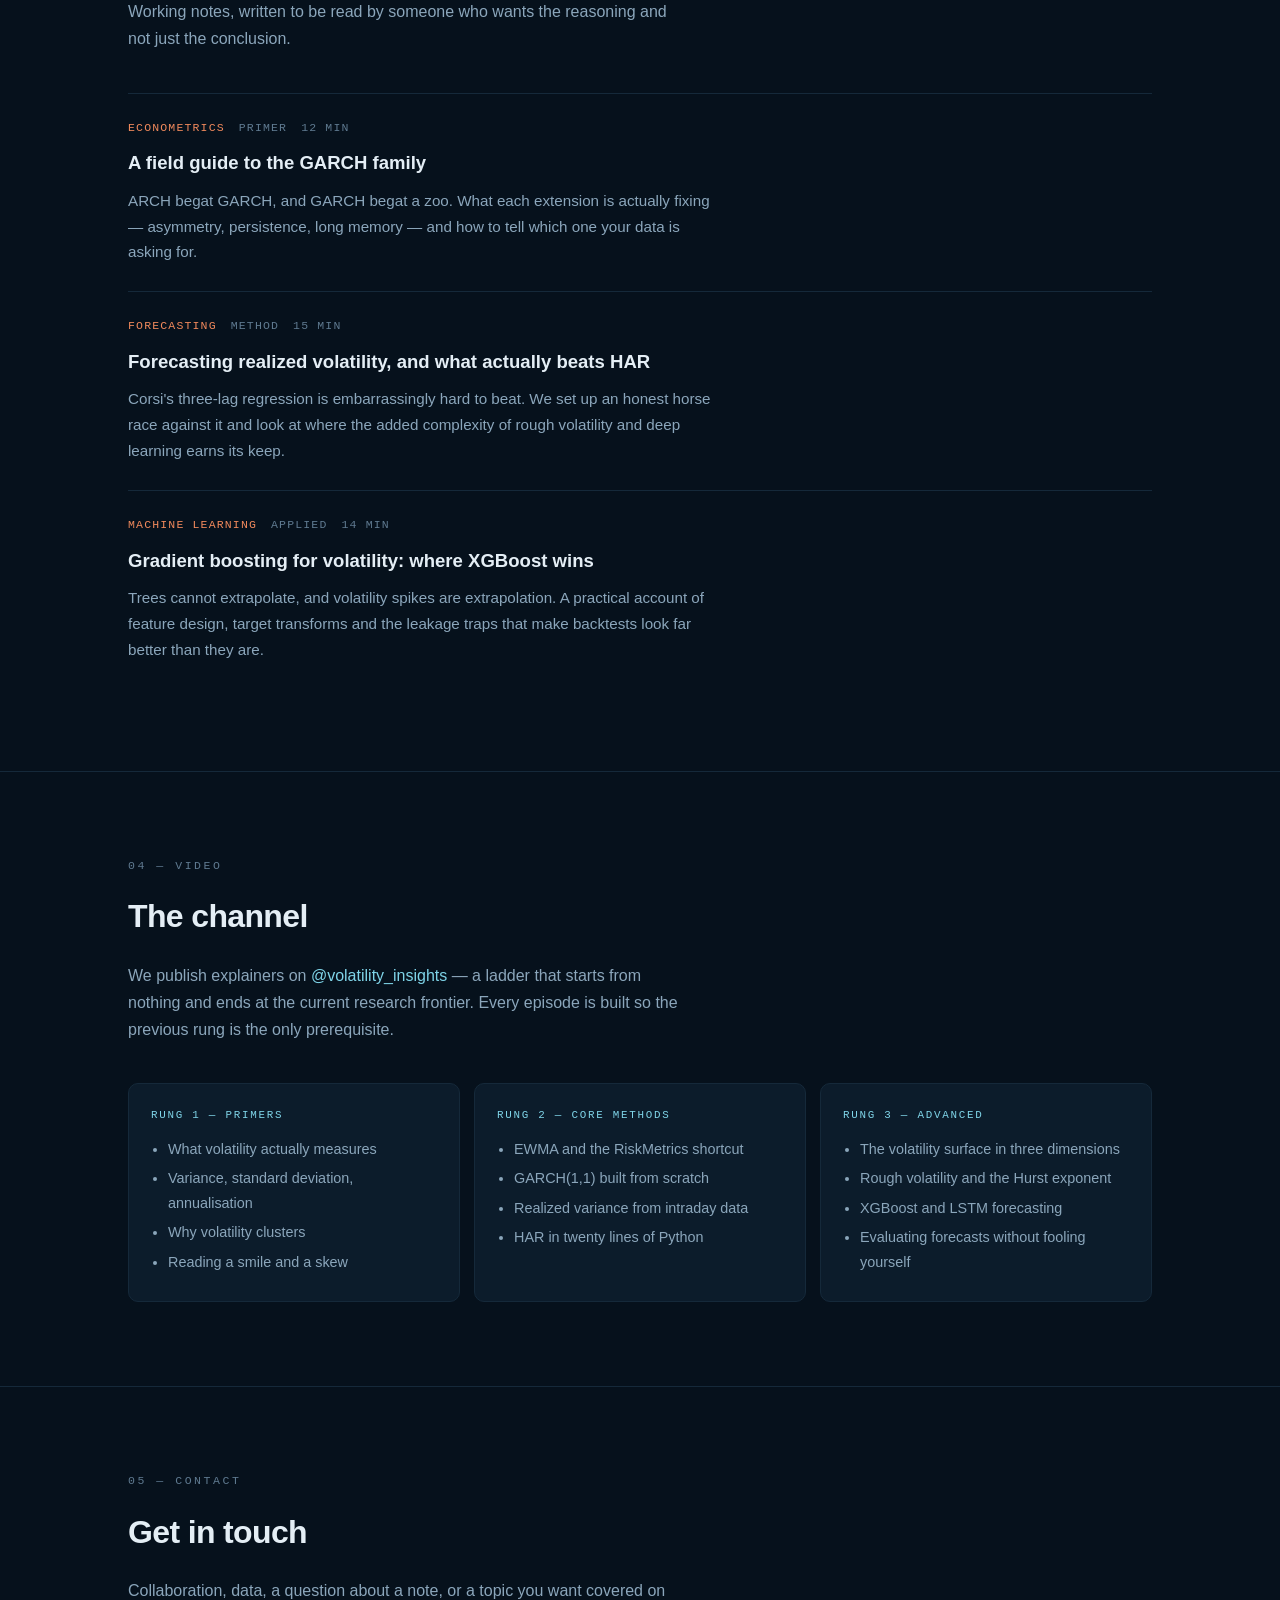
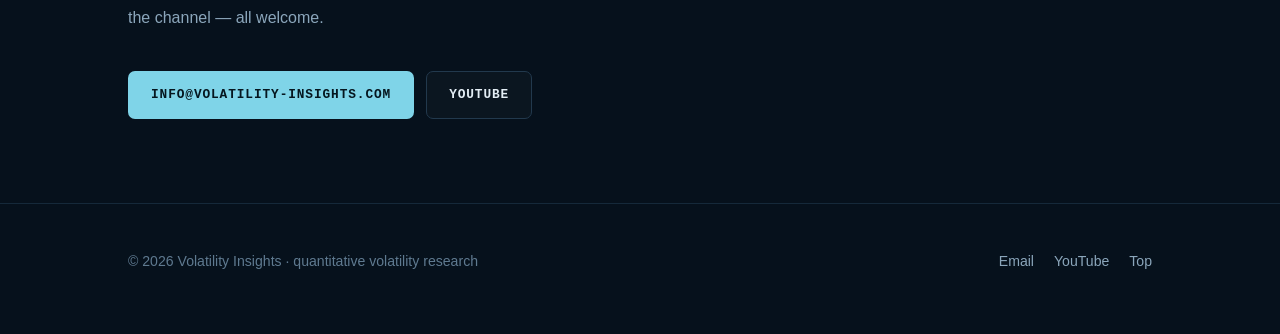
==== commit 24a46bae: "Add Google Search Console verification tag" ====
--- a/index.html
+++ b/index.html
@@ -3,6 +3,7 @@
 <head>
 <meta charset="utf-8">
 <meta name="viewport" content="width=device-width, initial-scale=1">
+<meta name="google-site-verification" content="h1soedxiqqwFnQtsXUF8sAcOyIX8FKxX9-jmj7F7elQ">
 <title>Volatility Insights &mdash; a quantitative research lab for volatility</title>
 <meta name="description" content="An independent quantitative research lab studying how volatility is measured, modelled and forecast - from GARCH and HAR to rough volatility and gradient boosting.">
 <link rel="canonical" href="https://volatility-insights.com/">
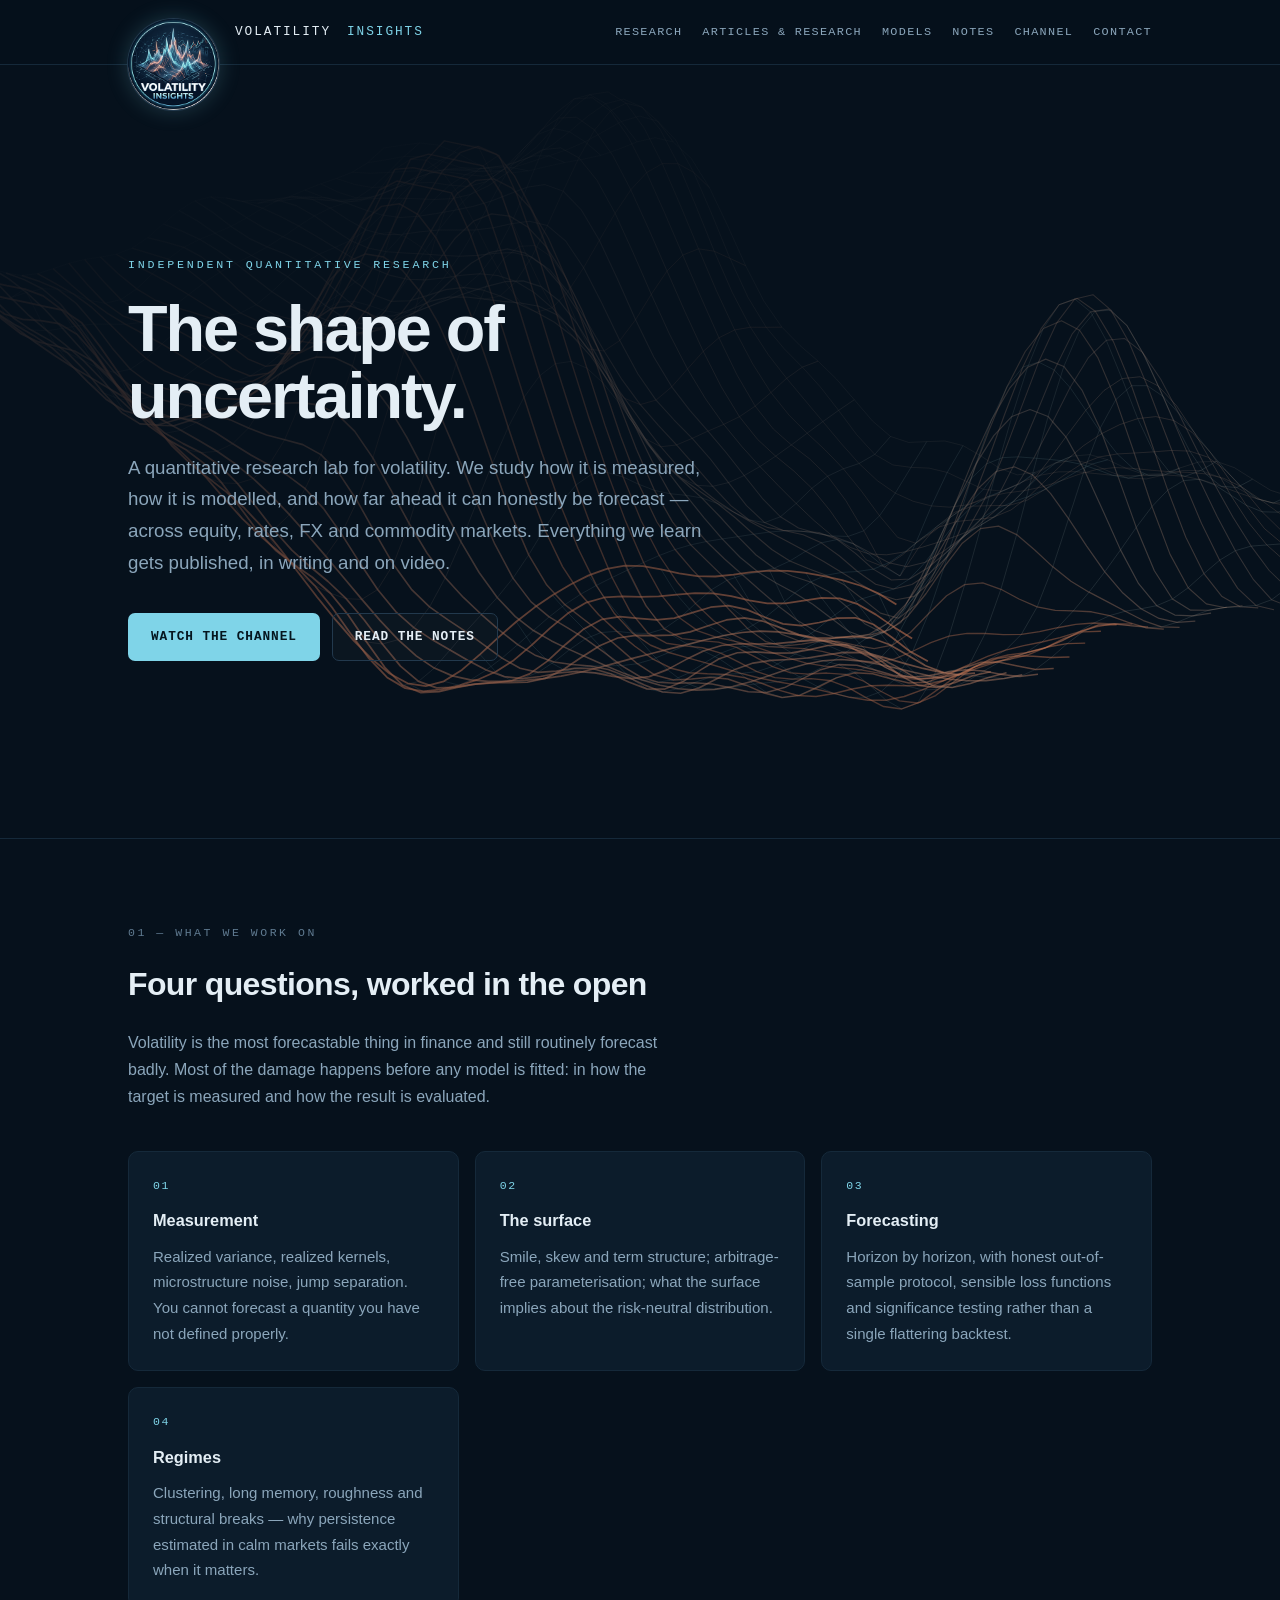
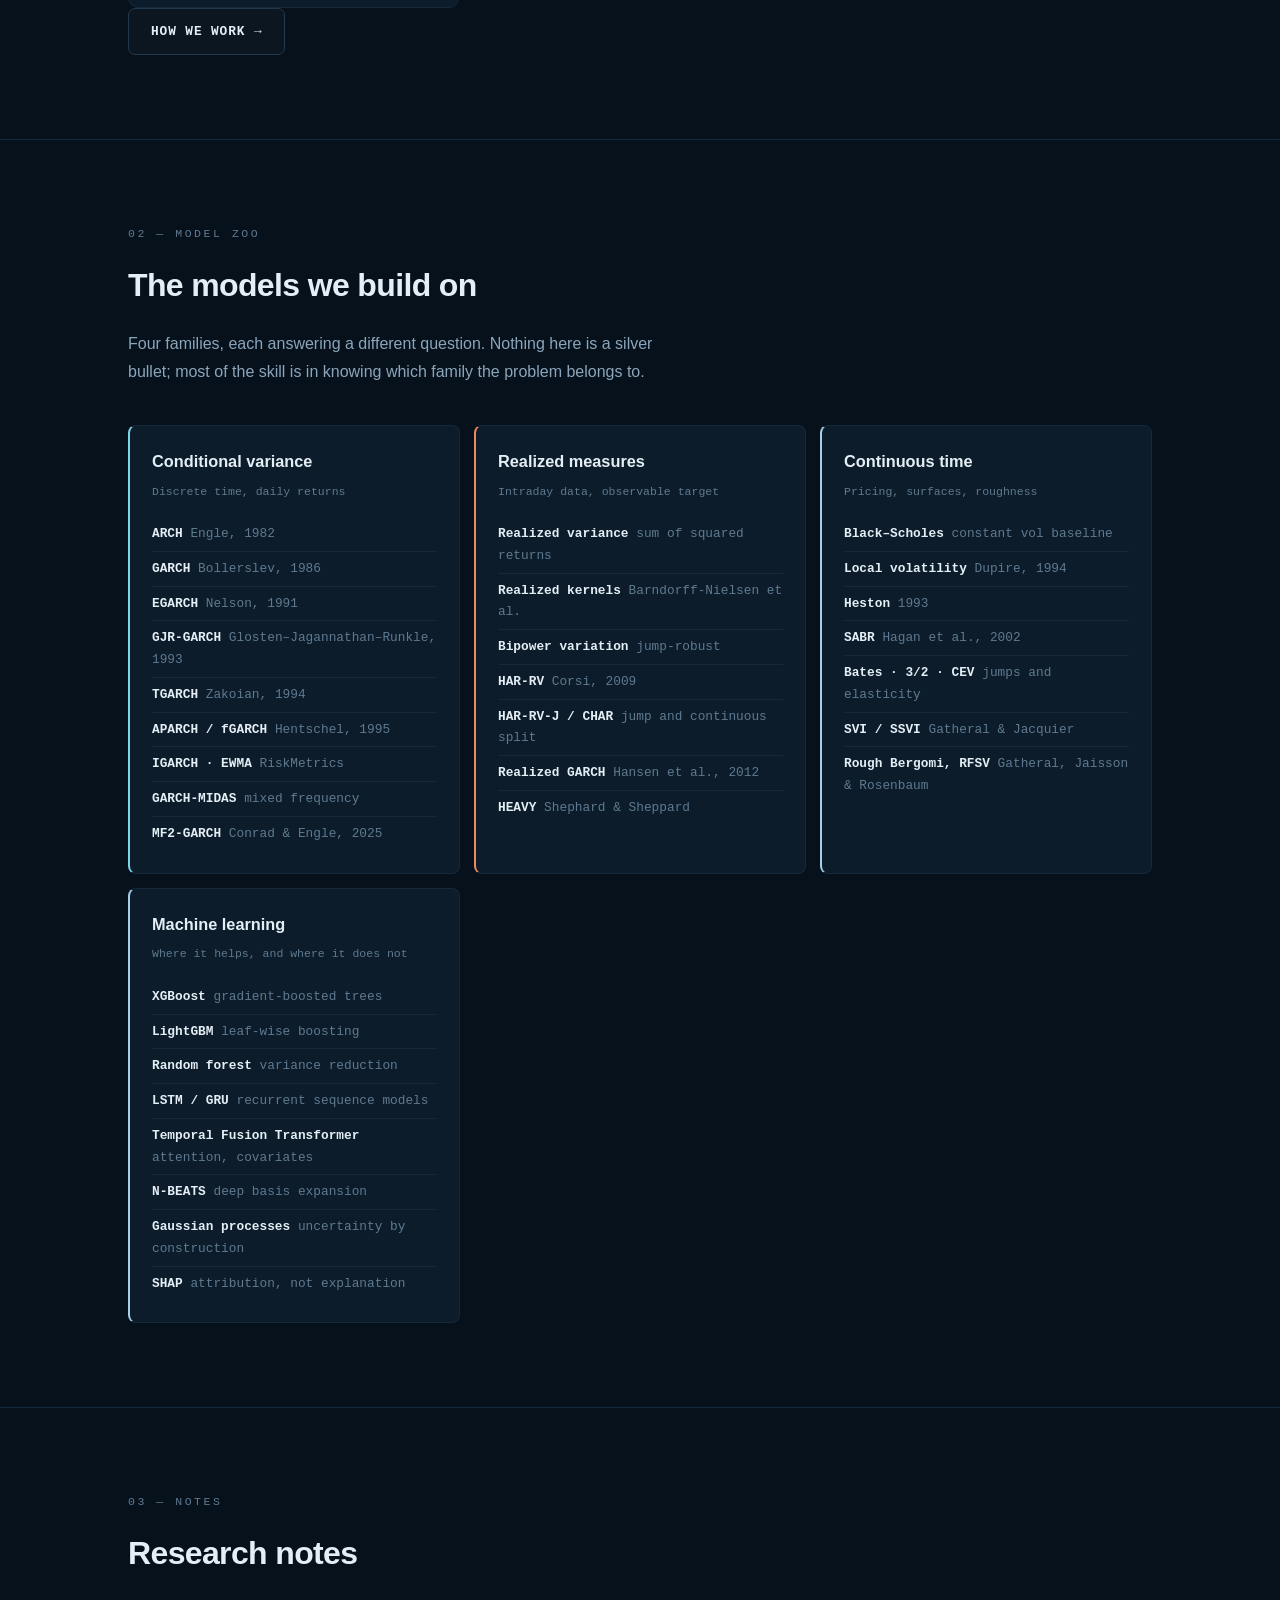
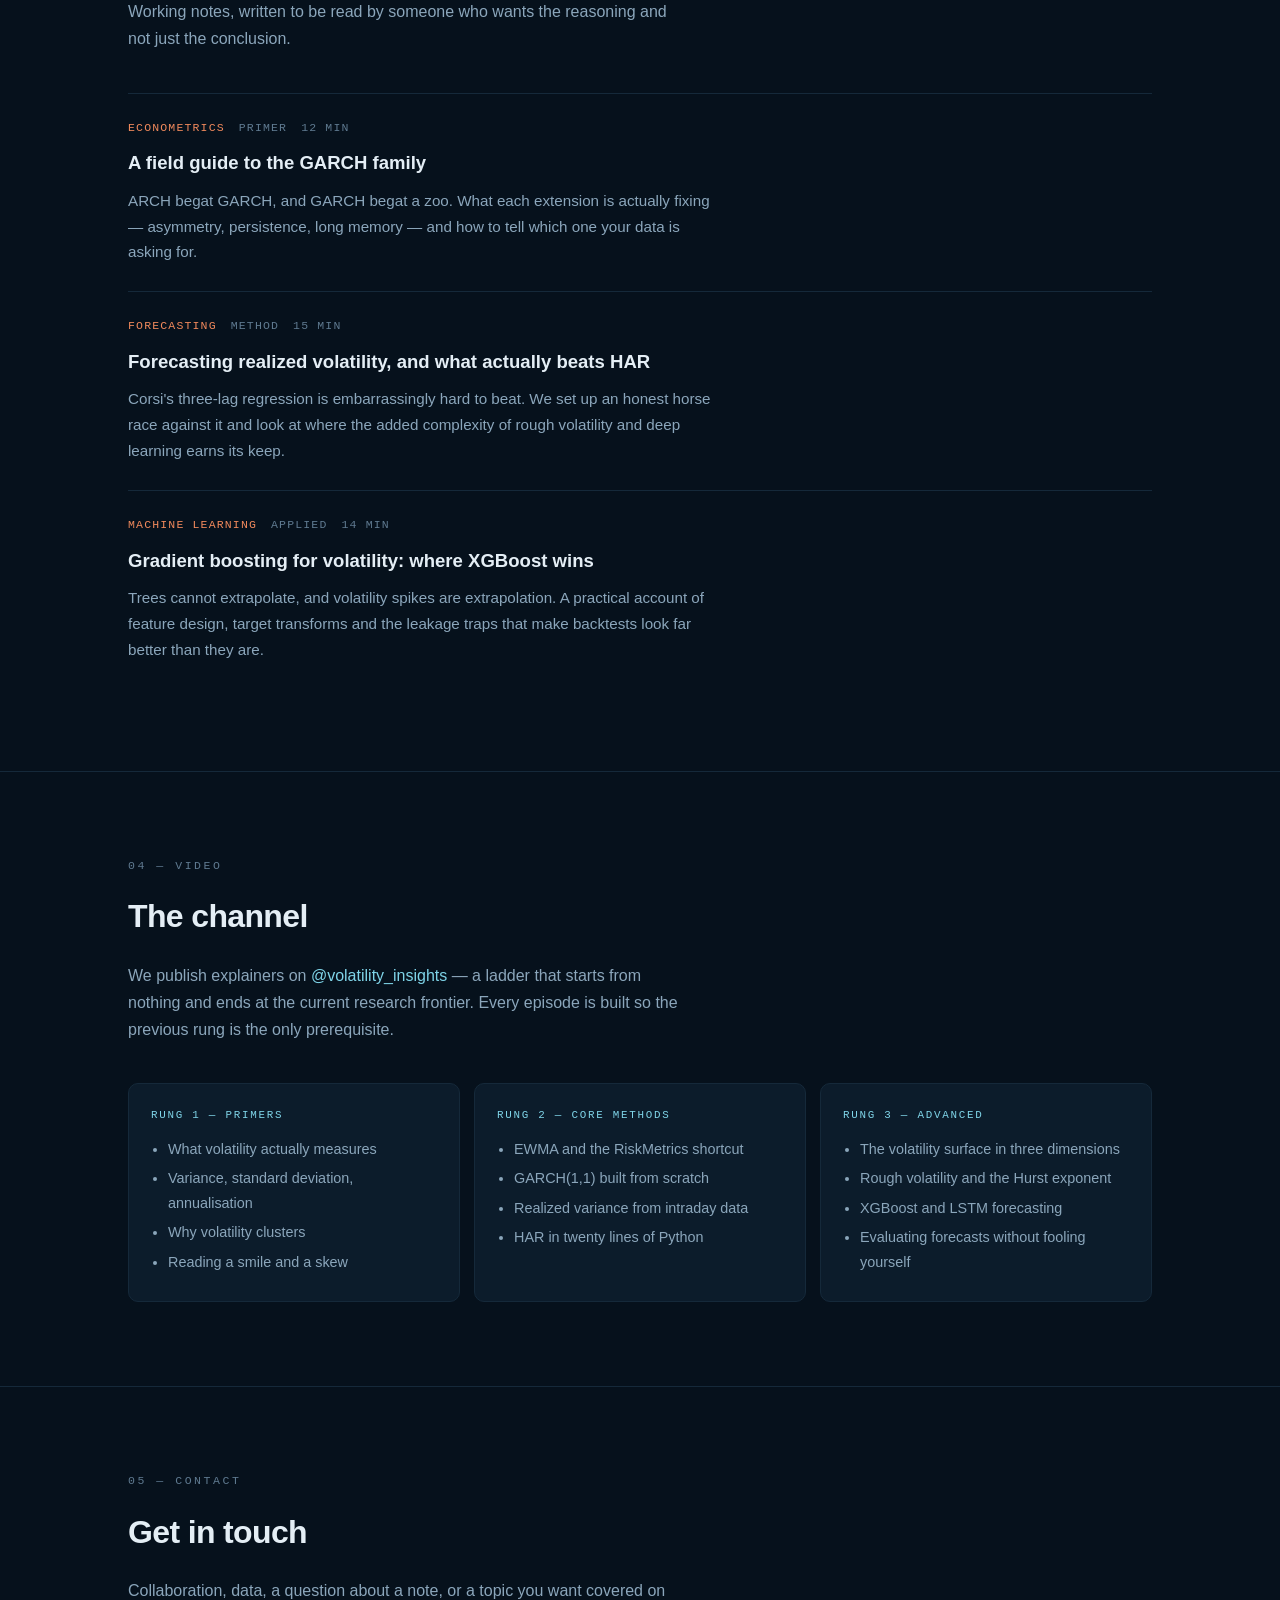
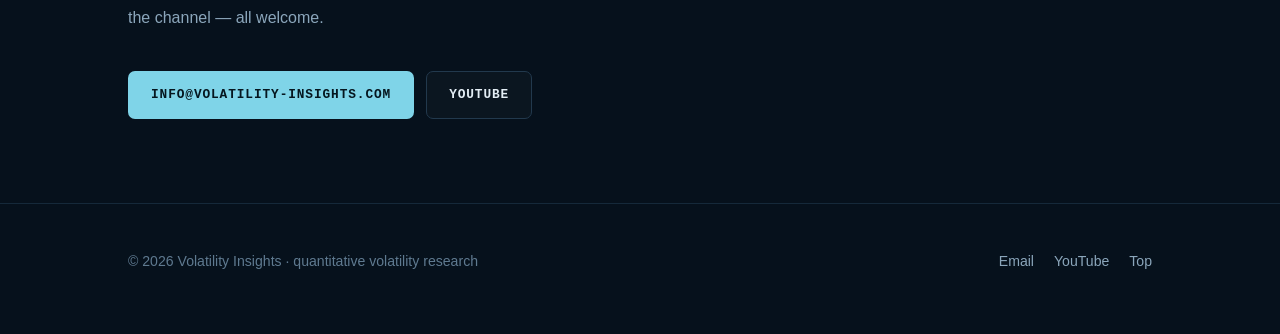
==== commit a87150db: "Add Articles and Research publication page" ====
--- a/index.html
+++ b/index.html
@@ -63,6 +63,7 @@
     <a class="brand" href="/"><img src="logo.png" alt="">Volatility <span>Insights</span></a>
     <nav>
       <a href="research/">Research</a>
+      <a href="articles/">Articles &amp; Research</a>
       <a href="#models">Models</a>
       <a href="#notes">Notes</a>
       <a href="#channel">Channel</a>
--- a/style.css
+++ b/style.css
@@ -49,7 +49,7 @@
 }
 /* translateY is half the nav height, so the header rule bisects the badge */
 .brand img {
-  width: 76px; height: 76px; border-radius: 50%; display: block; flex: none;
+  width: 91px; height: 91px; border-radius: 50%; display: block; flex: none;
   transform: translateY(32px);
   background: var(--bg);
   box-shadow: 0 0 0 1px var(--line), 0 0 22px rgba(127,212,232,.22);
@@ -154,6 +154,13 @@
 .note-meta .tag { color: var(--accent-2); }
 .note h3 { font-size: 1.16rem; transition: color .15s; }
 .note p { margin: 0; color: var(--muted); font-size: .95rem; max-width: 70ch; }
+
+.publication-index .wrap { max-width: 860px; }
+.publication-index .publication-group { margin-top: 52px; }
+.publication-index .note h2 {
+  font-size: 1.22rem; margin: 0 0 9px; transition: color .15s;
+}
+.publication-index .note:hover h2 { color: var(--accent); }
 
 /* ---------- youtube ---------- */
 .yt-track { display: grid; gap: 14px; grid-template-columns: repeat(auto-fit, minmax(230px, 1fr)); }
@@ -222,8 +229,11 @@
 @media (max-width: 620px) {
   .hero .wrap { padding: 78px 24px 72px; }
   section { padding: 60px 0; }
-  .nav nav { gap: 14px; }
+  .nav nav {
+    gap: 14px; min-width: 0; overflow-x: auto; scrollbar-width: none;
+  }
+  .nav nav::-webkit-scrollbar { display: none; }
   .nav nav a { font-size: .68rem; }
   .brand { gap: 11px; font-size: .72rem; }
-  .brand img { width: 54px; height: 54px; }
-}
+  .brand img { width: 65px; height: 65px; }
+}
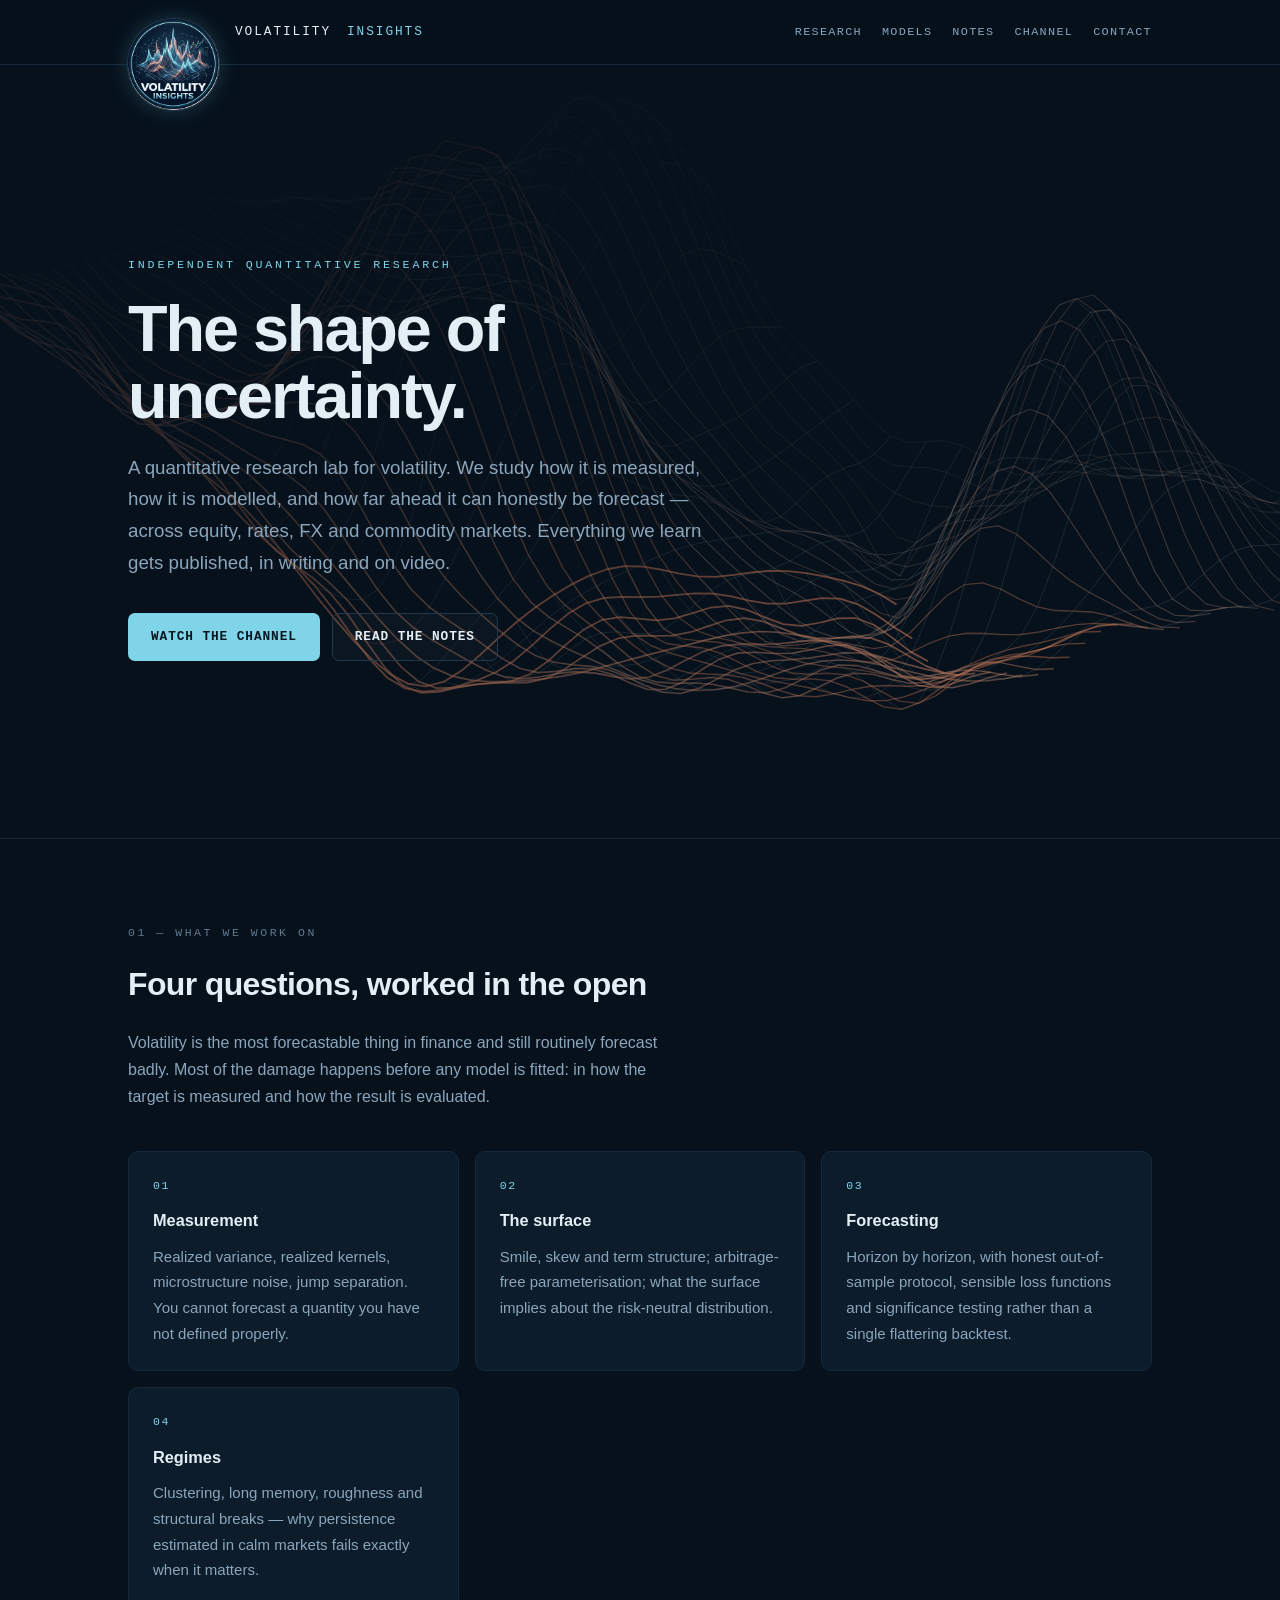
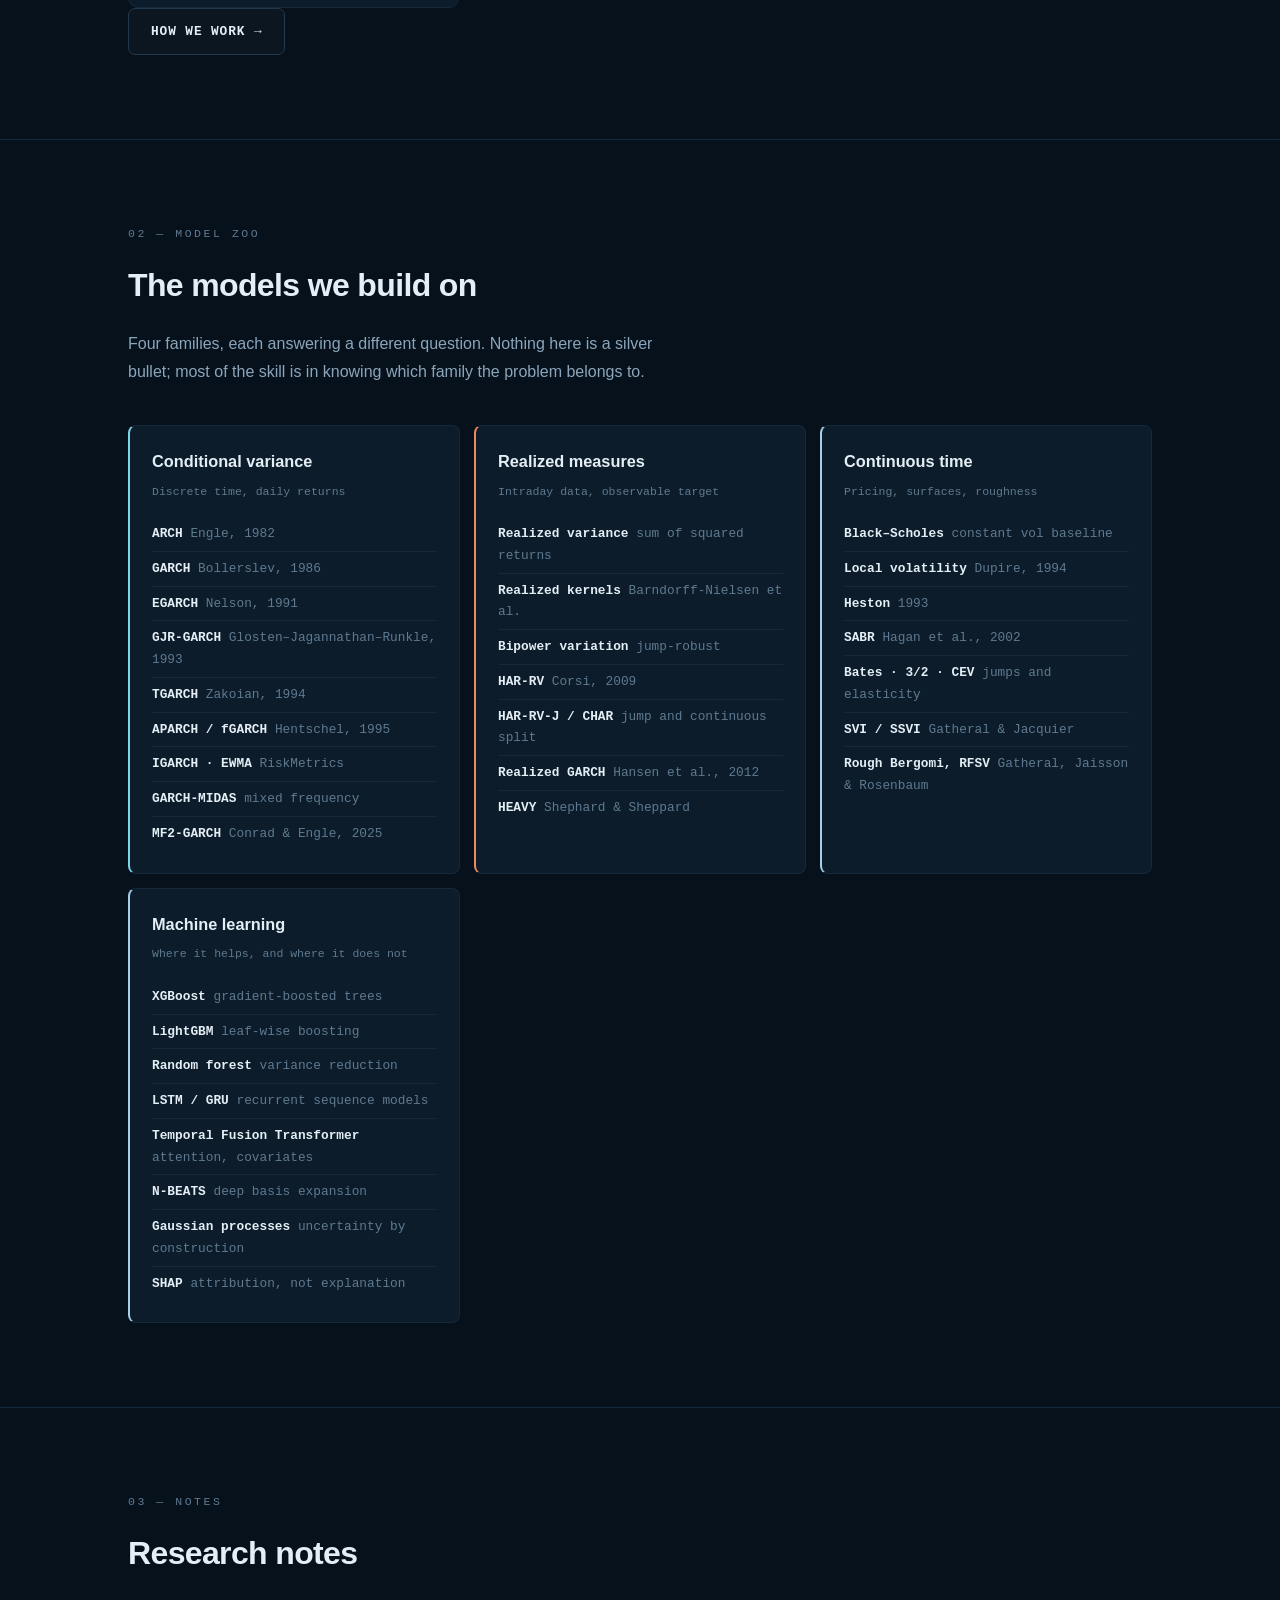
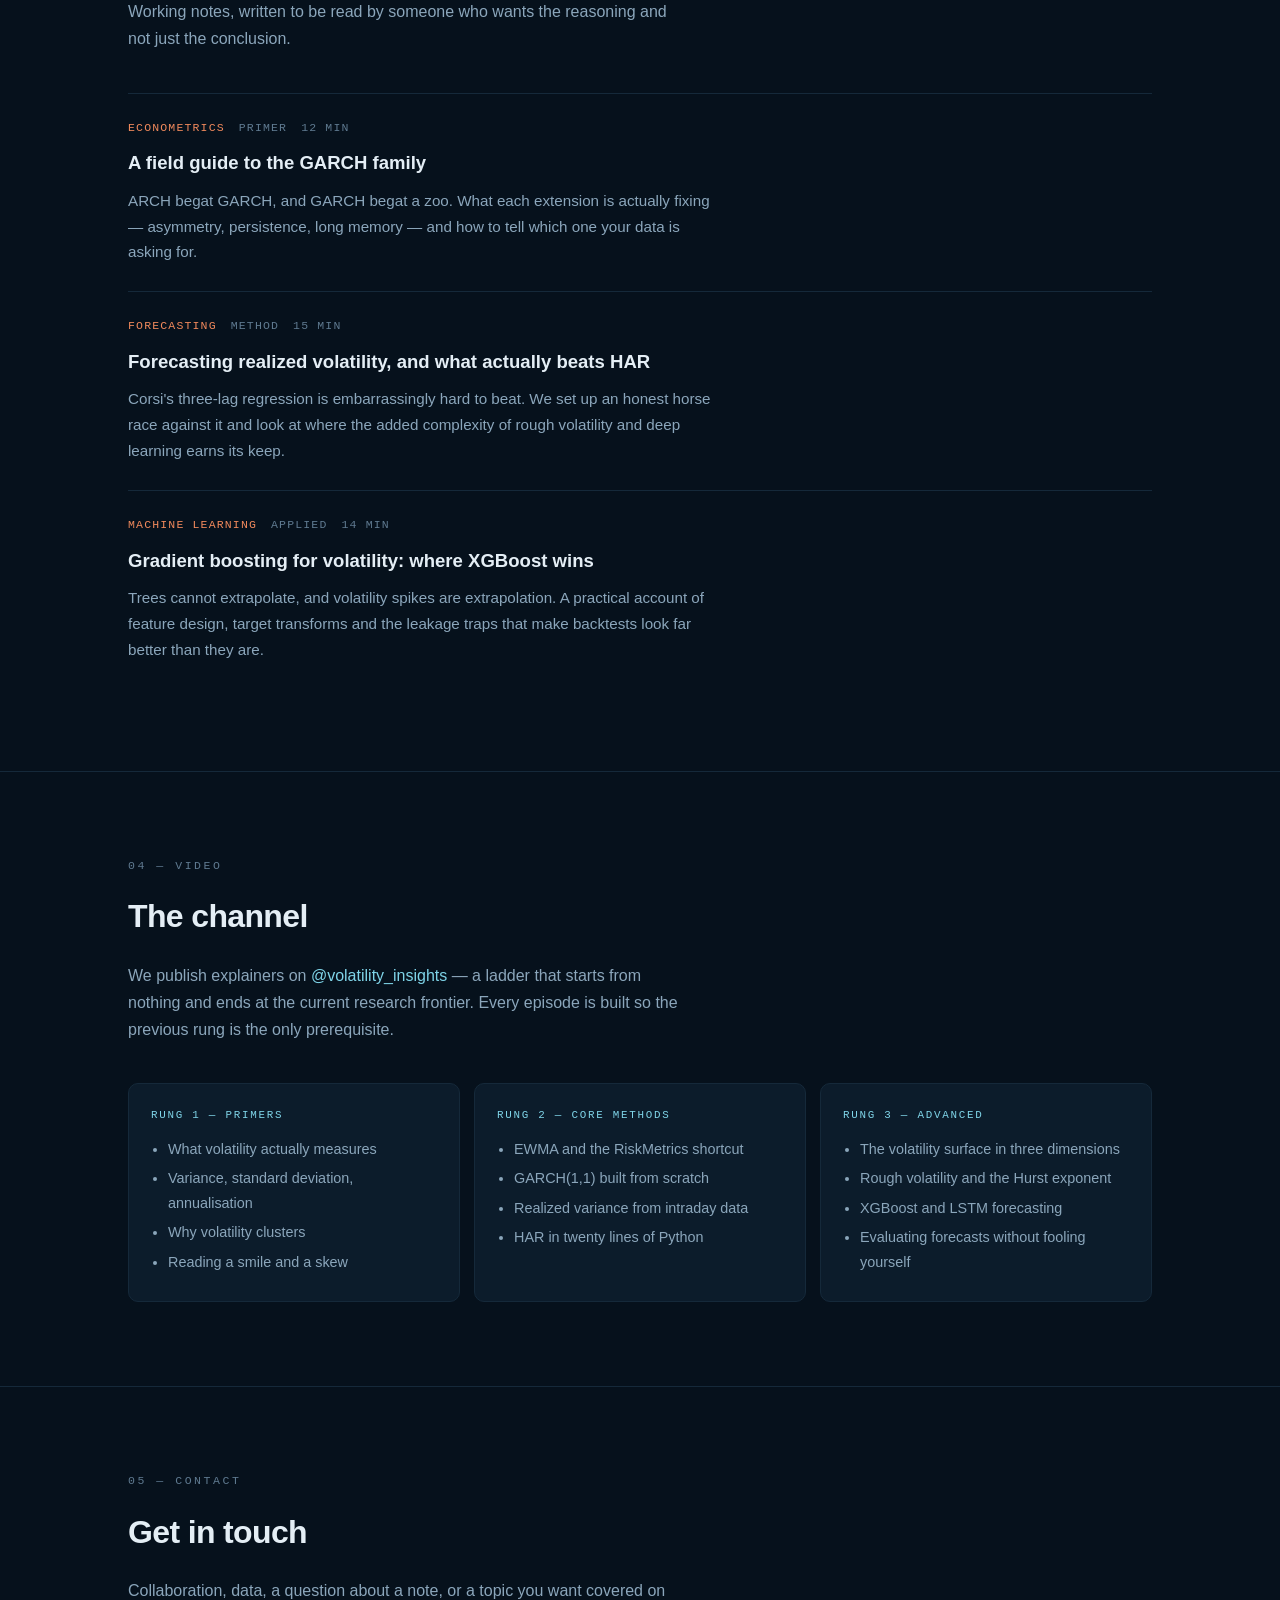
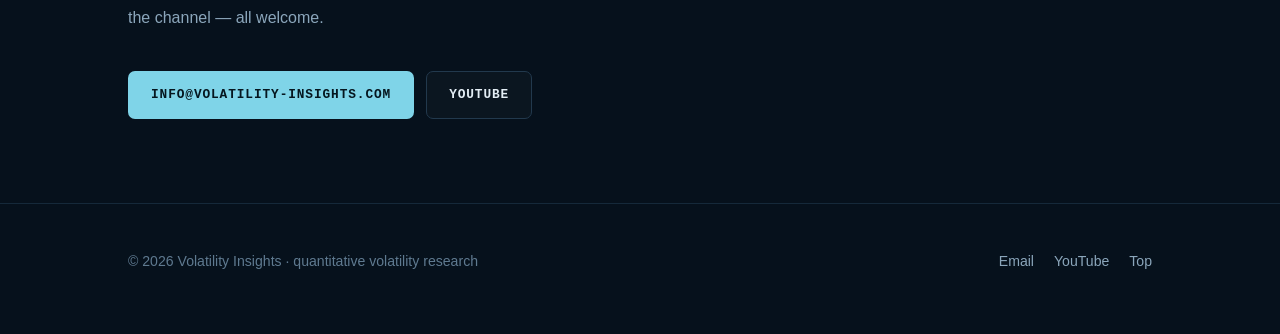
==== commit d10ae5ed: "Revert "Add Articles and Research publication page" This reverts commit a87150db4c47afb3dd71c38e2e7a" ====
--- a/index.html
+++ b/index.html
@@ -63,7 +63,6 @@
     <a class="brand" href="/"><img src="logo.png" alt="">Volatility <span>Insights</span></a>
     <nav>
       <a href="research/">Research</a>
-      <a href="articles/">Articles &amp; Research</a>
       <a href="#models">Models</a>
       <a href="#notes">Notes</a>
       <a href="#channel">Channel</a>
--- a/style.css
+++ b/style.css
@@ -155,13 +155,6 @@
 .note h3 { font-size: 1.16rem; transition: color .15s; }
 .note p { margin: 0; color: var(--muted); font-size: .95rem; max-width: 70ch; }
 
-.publication-index .wrap { max-width: 860px; }
-.publication-index .publication-group { margin-top: 52px; }
-.publication-index .note h2 {
-  font-size: 1.22rem; margin: 0 0 9px; transition: color .15s;
-}
-.publication-index .note:hover h2 { color: var(--accent); }
-
 /* ---------- youtube ---------- */
 .yt-track { display: grid; gap: 14px; grid-template-columns: repeat(auto-fit, minmax(230px, 1fr)); }
 .rung {
@@ -229,10 +222,7 @@
 @media (max-width: 620px) {
   .hero .wrap { padding: 78px 24px 72px; }
   section { padding: 60px 0; }
-  .nav nav {
-    gap: 14px; min-width: 0; overflow-x: auto; scrollbar-width: none;
-  }
-  .nav nav::-webkit-scrollbar { display: none; }
+  .nav nav { gap: 14px; }
   .nav nav a { font-size: .68rem; }
   .brand { gap: 11px; font-size: .72rem; }
   .brand img { width: 65px; height: 65px; }
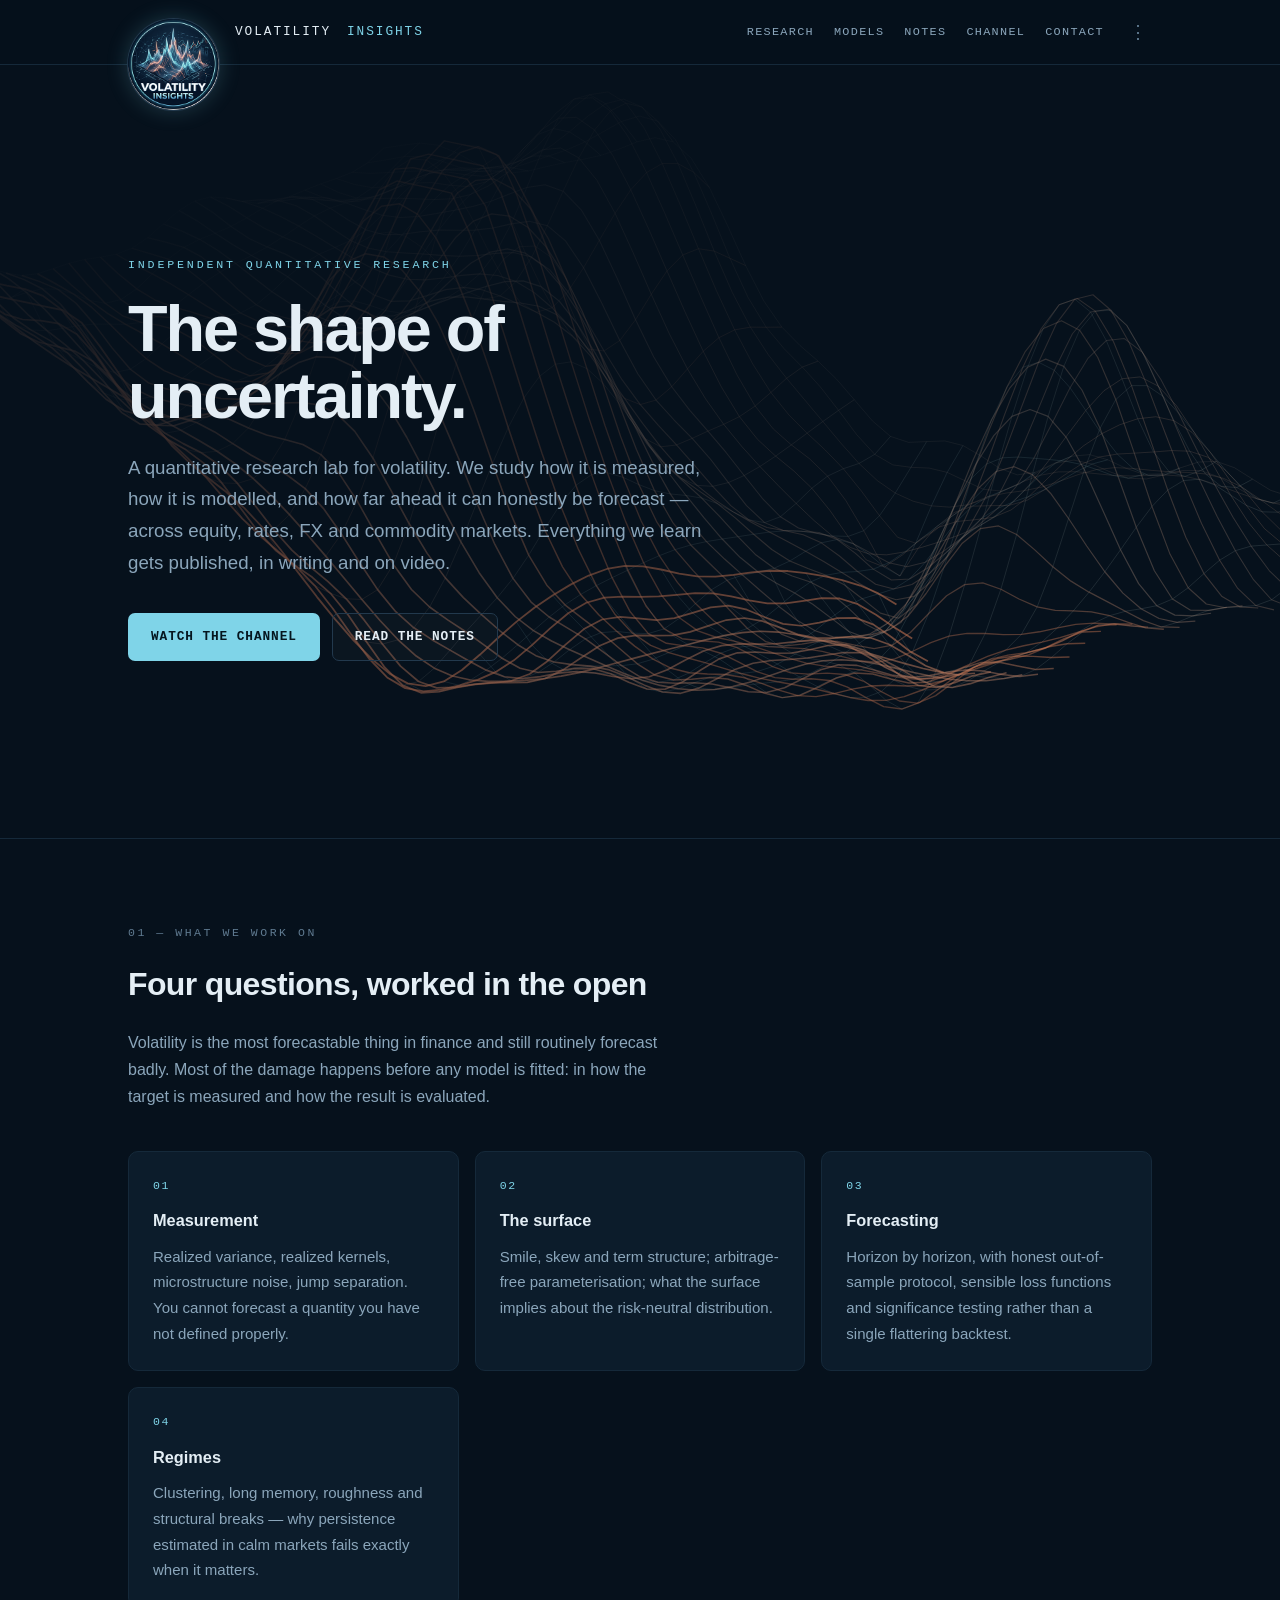
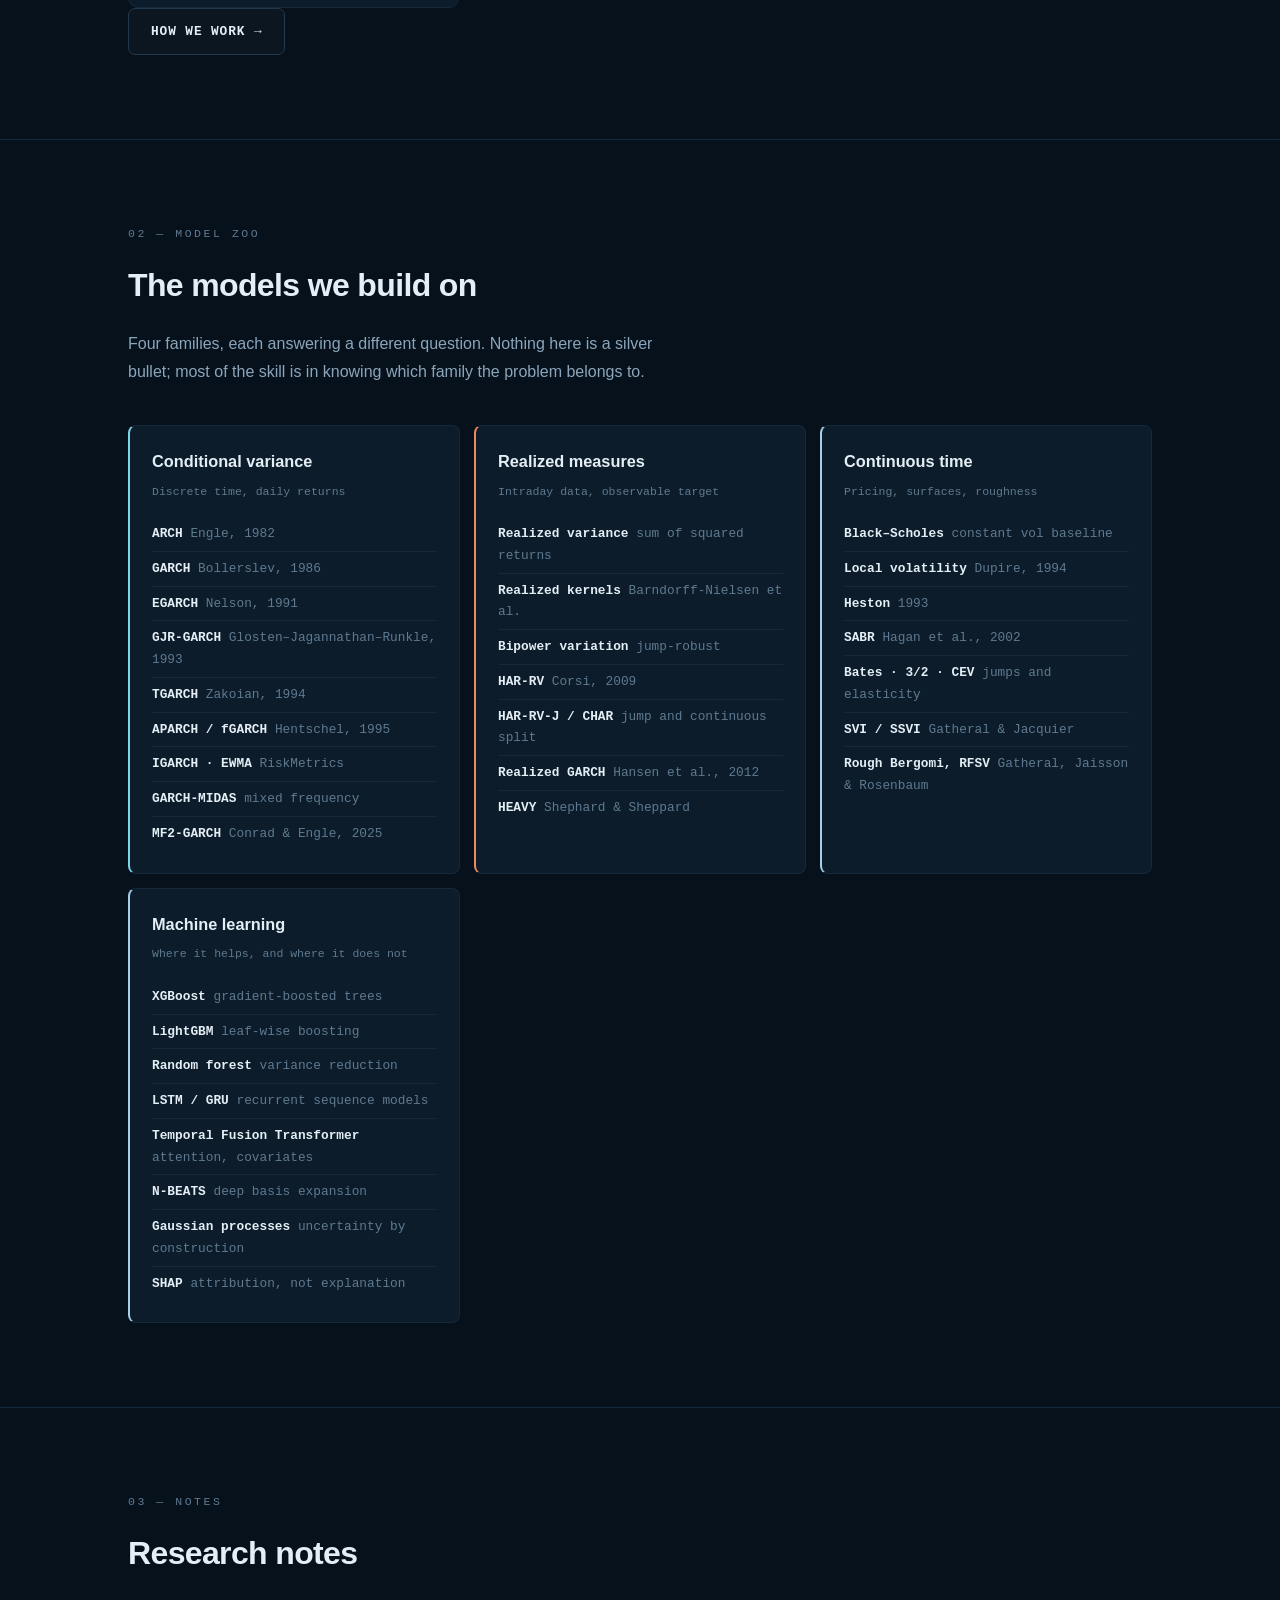
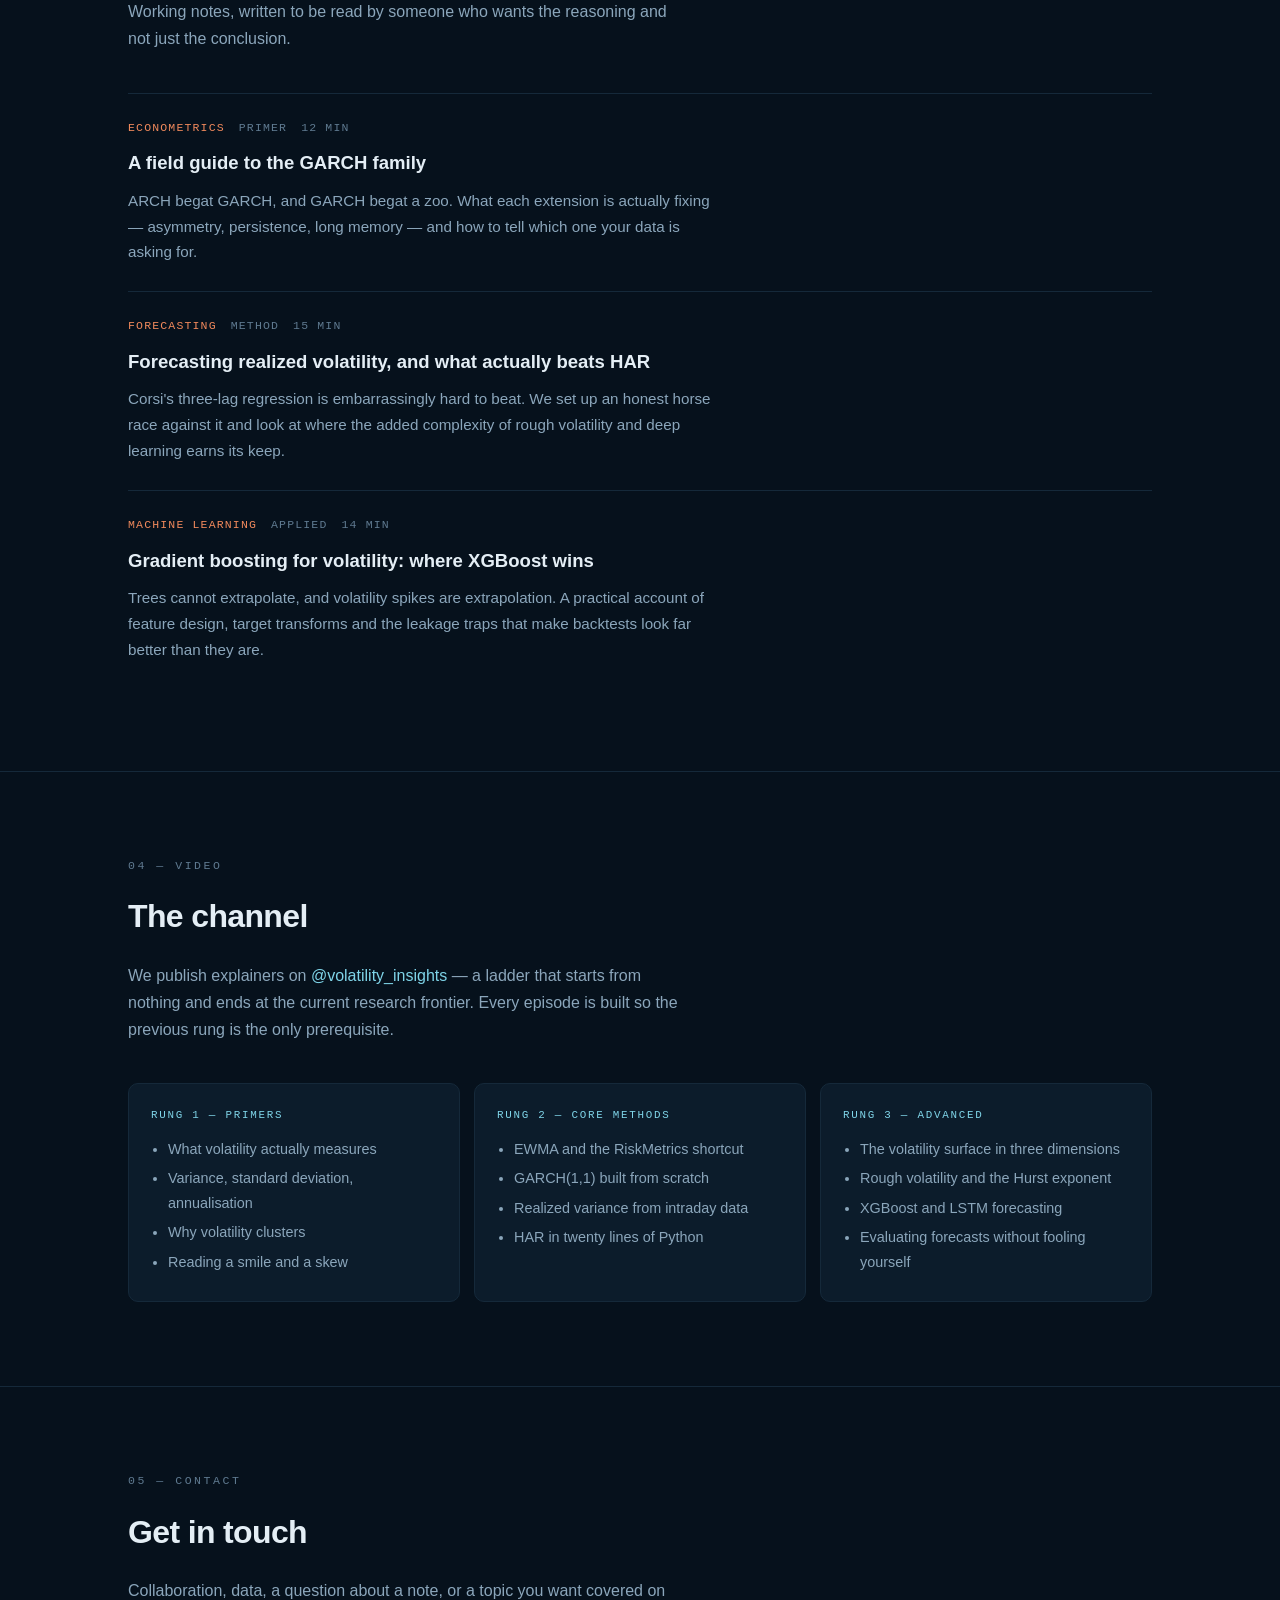
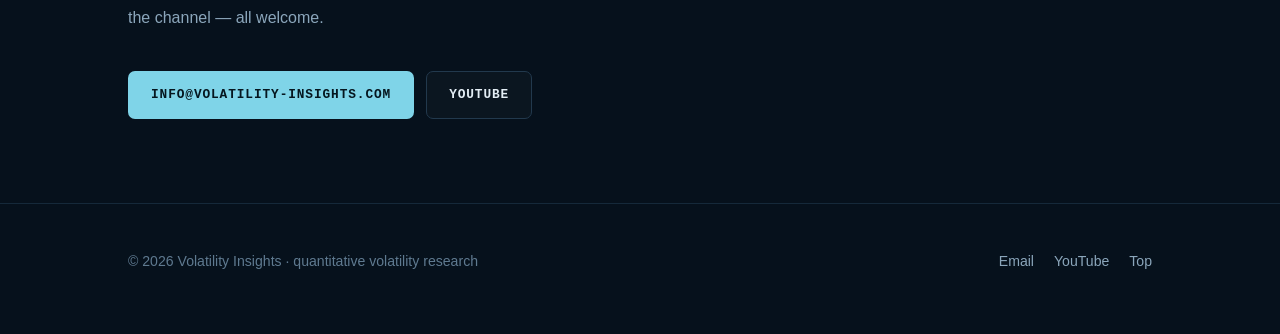
==== commit 0c15642d: "Add VXX volatility surface tool" ====
--- a/index.html
+++ b/index.html
@@ -67,6 +67,12 @@
       <a href="#notes">Notes</a>
       <a href="#channel">Channel</a>
       <a href="#contact">Contact</a>
+      <details class="nav-more">
+        <summary aria-label="More" title="More">&#8942;</summary>
+        <div class="nav-menu">
+          <a href="tools/vxx-volatility-surface.html">VXX surface</a>
+        </div>
+      </details>
     </nav>
   </div>
 </header>
--- a/style.css
+++ b/style.css
@@ -55,12 +55,30 @@
   box-shadow: 0 0 0 1px var(--line), 0 0 22px rgba(127,212,232,.22);
 }
 .brand span { color: var(--accent); }
-.nav nav { margin-left: auto; display: flex; gap: 20px; }
+.nav nav { margin-left: auto; display: flex; align-items: center; gap: 20px; }
 .nav nav a {
   font-family: var(--mono); font-size: .74rem; letter-spacing: .11em;
   text-transform: uppercase; color: var(--muted);
 }
 .nav nav a:hover { color: var(--text); text-decoration: none; }
+.nav-more { position: relative; }
+.nav-more summary {
+  width: 28px; height: 32px; display: grid; place-items: center;
+  color: var(--dim); cursor: pointer; font-size: 1.15rem; line-height: 1;
+  list-style: none; border-radius: 4px;
+}
+.nav-more summary::-webkit-details-marker { display: none; }
+.nav-more summary:hover, .nav-more summary:focus-visible, .nav-more[open] summary {
+  color: var(--text); background: var(--panel);
+}
+.nav-more summary:focus-visible { outline: 1px solid var(--accent); outline-offset: 2px; }
+.nav-menu {
+  position: absolute; top: calc(100% + 10px); right: 0; min-width: 158px;
+  padding: 8px; background: rgba(12,28,43,.98); border: 1px solid var(--line);
+  box-shadow: 0 12px 32px rgba(0,0,0,.32);
+}
+.nav .nav-menu a { display: block; padding: 8px 10px; white-space: nowrap; }
+.nav .nav-menu a:hover { background: var(--panel-2); }
 
 /* ---------- hero ---------- */
 .hero { position: relative; overflow: hidden; border-bottom: 1px solid var(--line-soft); min-height: 86vh; display: flex; align-items: center; }
@@ -213,6 +231,46 @@
 }
 .back:hover { color: var(--accent); }
 
+/* ---------- curve posture ---------- */
+.wrap-wide { width: min(1380px, calc(100% - 56px)); margin: 0 auto; }
+.curve-page { min-height: calc(100vh - 64px); padding: 92px 0 42px; }
+.curve-heading {
+  display: grid; grid-template-columns: minmax(0, 1fr) minmax(320px, 560px);
+  gap: 48px; align-items: end; margin-bottom: 42px;
+}
+.curve-heading .eyebrow { margin-bottom: 12px; }
+.curve-heading h1 { font-size: clamp(2rem, 5vw, 3.8rem); margin: 0; }
+.curve-dek { color: var(--muted); margin: 0; max-width: 56ch; }
+.curve-stats {
+  display: grid; grid-template-columns: 1.35fr repeat(6, 1fr);
+  border-top: 1px solid var(--line); border-bottom: 1px solid var(--line);
+  margin-bottom: 24px;
+}
+.curve-stats div { padding: 17px 14px; border-left: 1px solid var(--line-soft); }
+.curve-stats div:first-child { border-left: 0; padding-left: 0; }
+.curve-stats span {
+  display: block; color: var(--dim); font: .65rem/1.2 var(--mono);
+  letter-spacing: .14em; text-transform: uppercase; margin-bottom: 7px;
+}
+.curve-stats strong {
+  display: block; color: var(--text); font: 600 .95rem/1.2 var(--mono);
+}
+.curve-stage { border: 1px solid var(--line-soft); background: var(--panel); }
+#curve-chart { width: 100%; min-height: 820px; }
+.chart-loading, .chart-error {
+  margin: 0; padding: 80px 24px; text-align: center; color: var(--muted);
+  font-family: var(--mono); font-size: .8rem;
+}
+.chart-error { color: var(--accent-2); }
+.curve-method {
+  display: flex; flex-wrap: wrap; gap: 16px 32px; padding-top: 22px;
+  color: var(--dim); font-size: .78rem;
+}
+.curve-method p { margin: 0; }
+.curve-method span {
+  color: var(--accent); font-family: var(--mono); margin-right: 7px;
+}
+
 /* ---------- footer ---------- */
 footer { padding: 46px 0 60px; color: var(--dim); font-size: .88rem; }
 footer .wrap { display: flex; flex-wrap: wrap; gap: 16px; align-items: center; }
@@ -226,4 +284,16 @@
   .nav nav a { font-size: .68rem; }
   .brand { gap: 11px; font-size: .72rem; }
   .brand img { width: 65px; height: 65px; }
-}
+  .wrap-wide { width: min(100% - 24px, 1380px); }
+  .curve-page { padding-top: 62px; }
+  .curve-heading { grid-template-columns: 1fr; gap: 18px; margin-bottom: 30px; }
+  .curve-dek { font-size: .92rem; }
+  .curve-stats { grid-template-columns: repeat(4, 1fr); }
+  .curve-stats div { padding: 13px 8px; }
+  .curve-stats div:first-child { padding-left: 8px; }
+  .curve-stats div:nth-child(5) { border-left: 0; }
+  .curve-stats strong { font-size: .8rem; }
+  .curve-stage { margin: 0; width: 100%; border-left: 0; border-right: 0; }
+  #curve-chart { min-height: 900px; }
+  .curve-method { padding-left: 12px; padding-right: 12px; }
+}
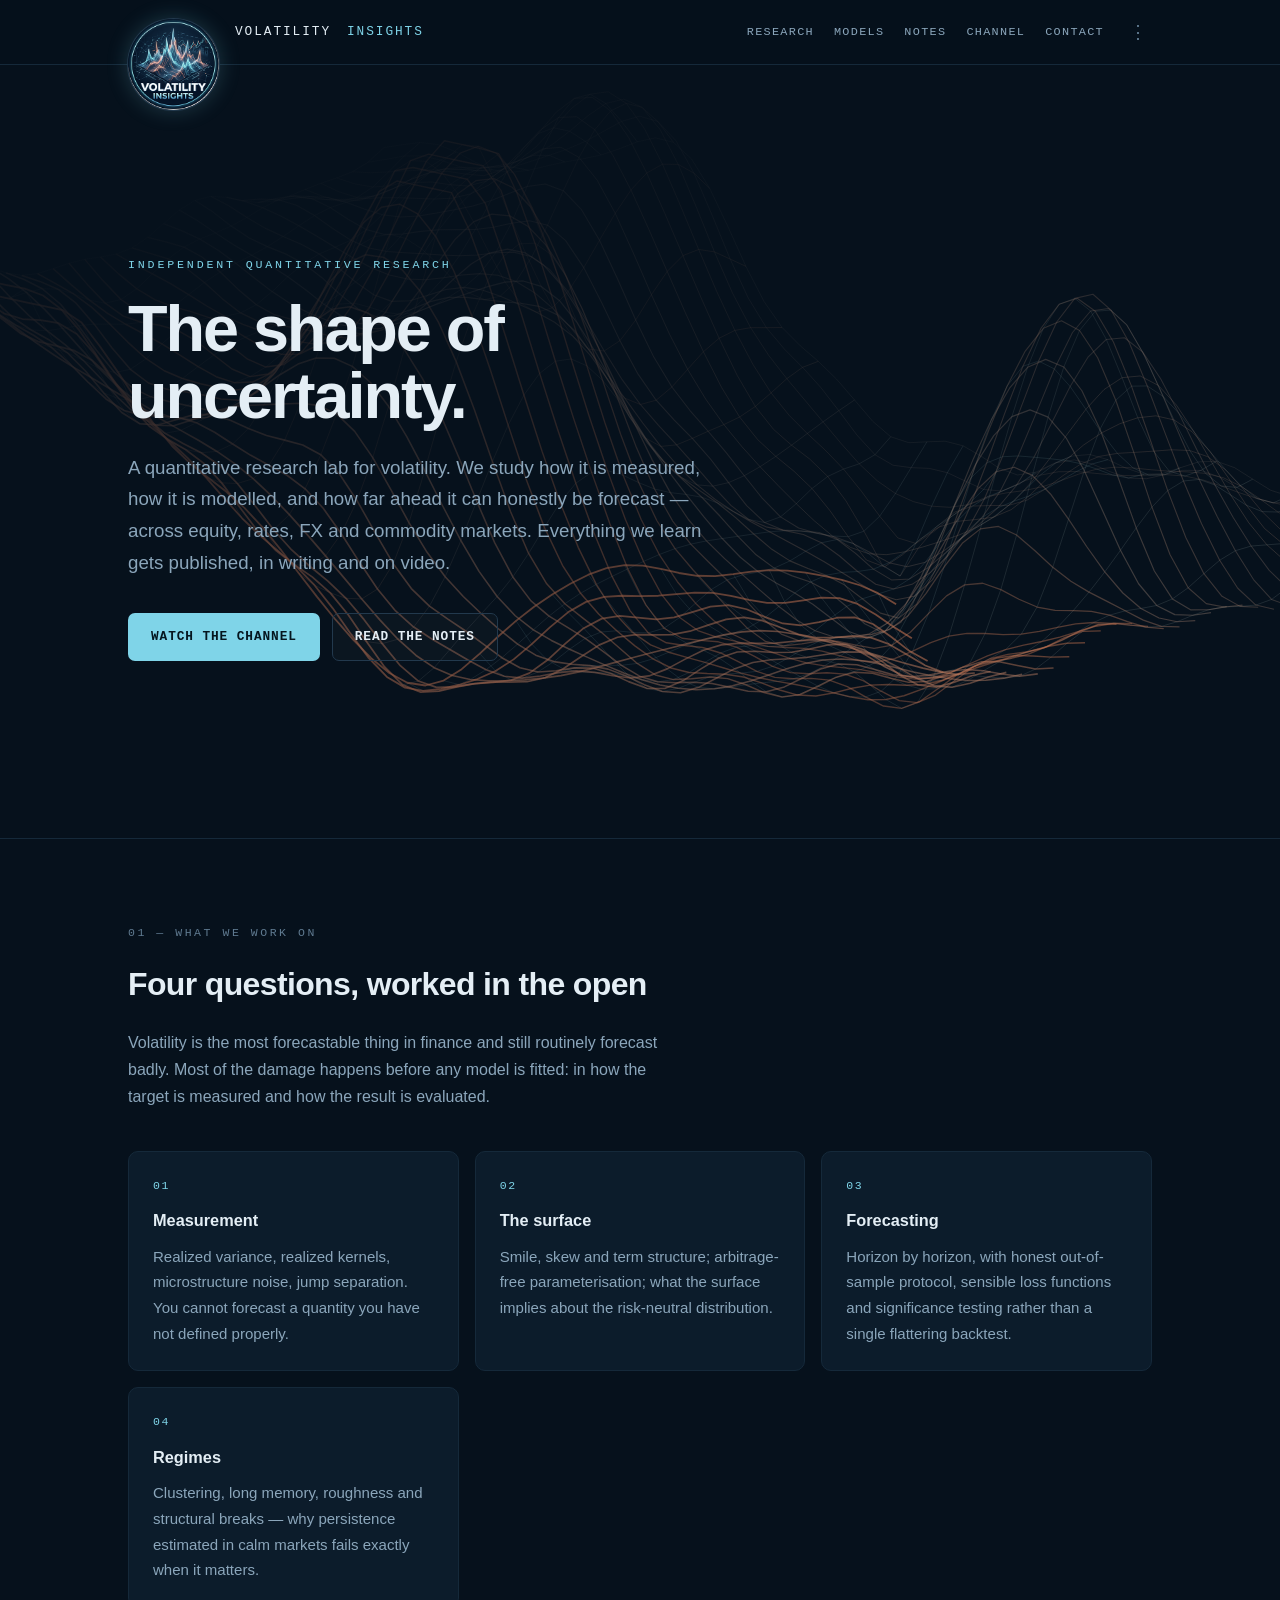
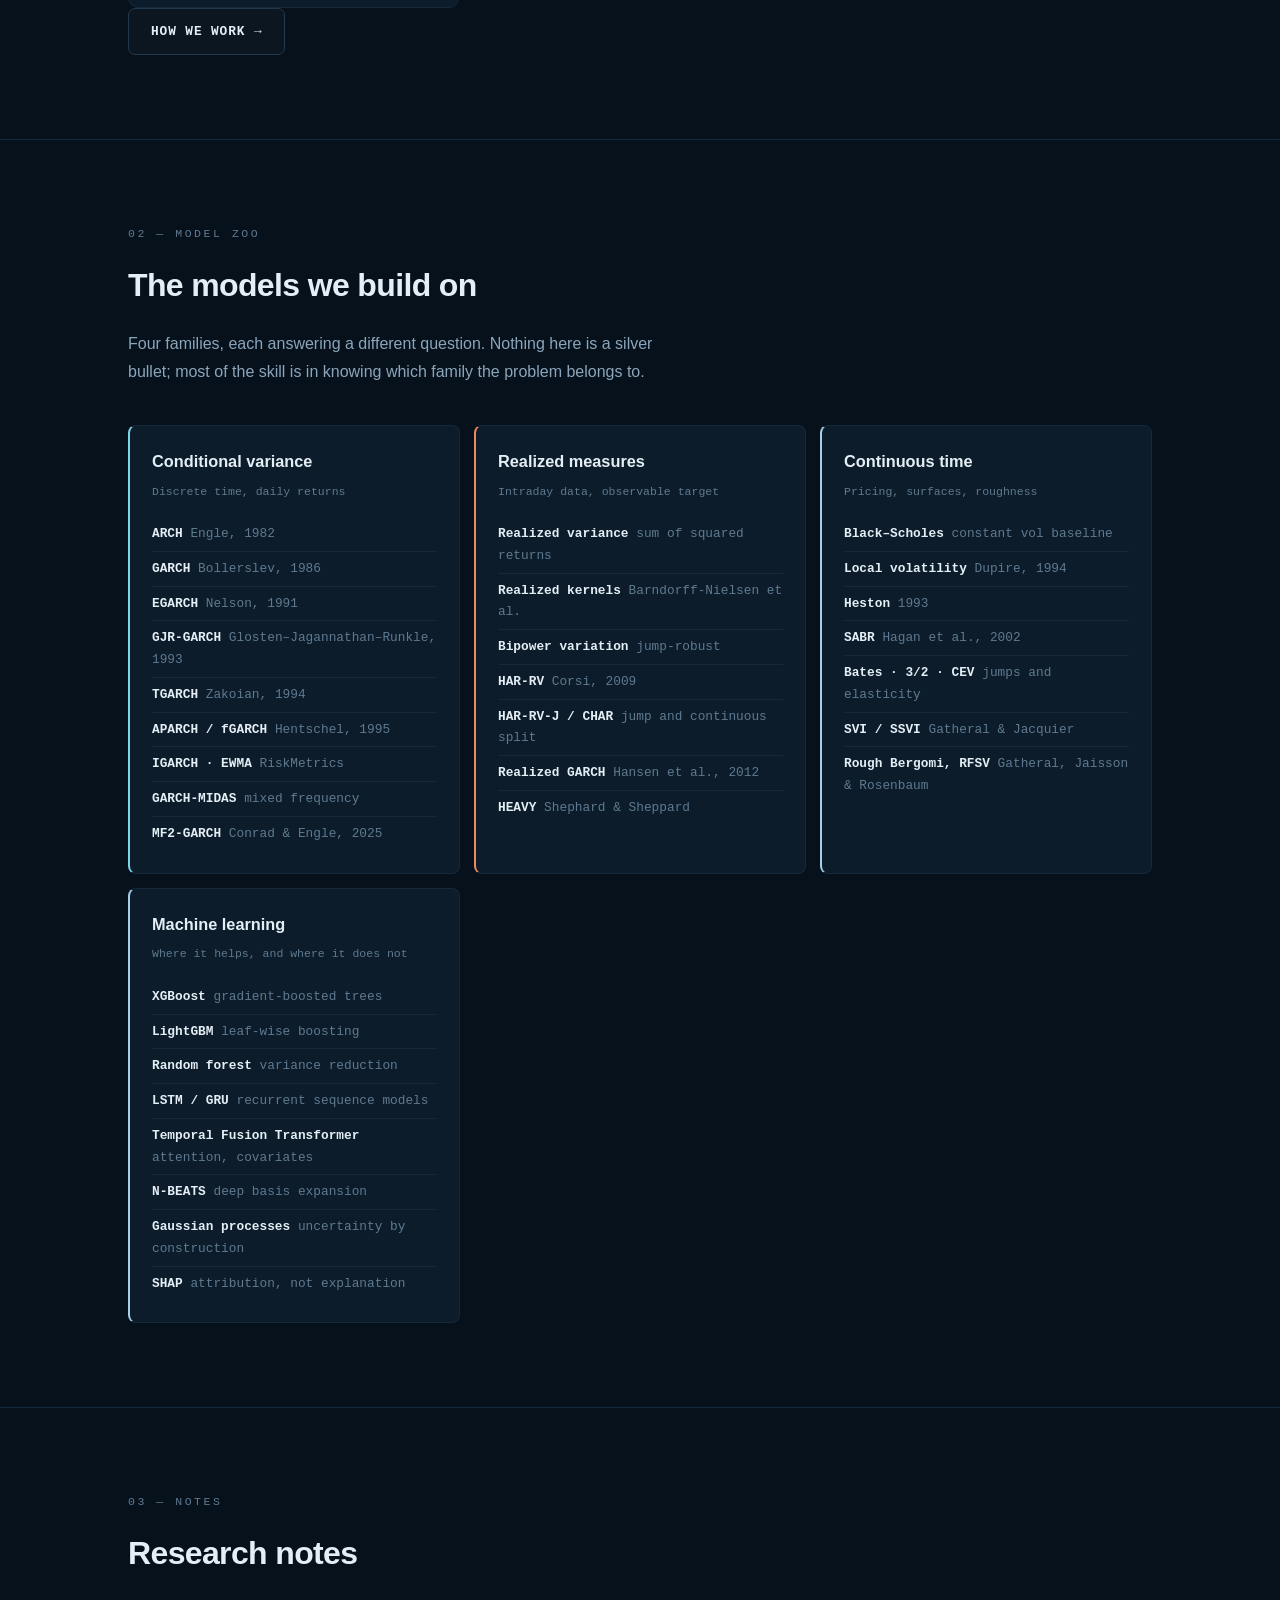
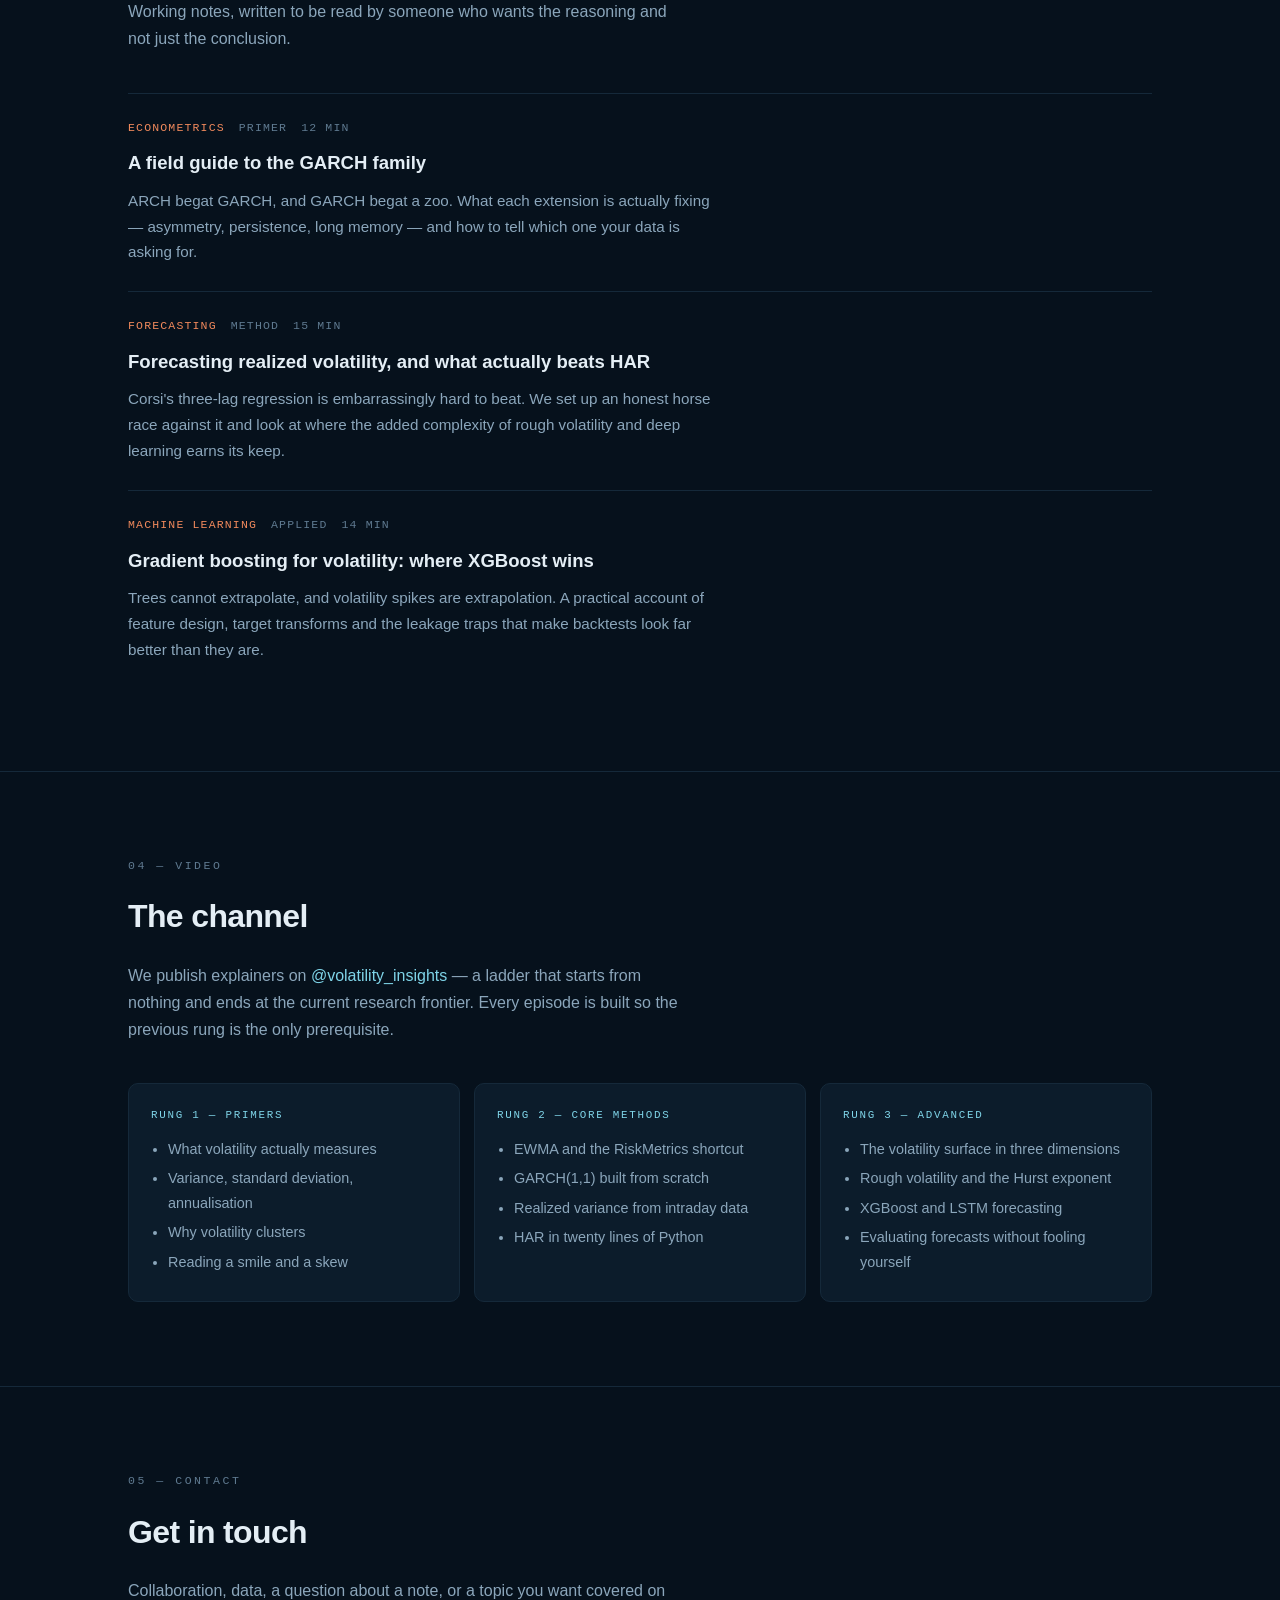
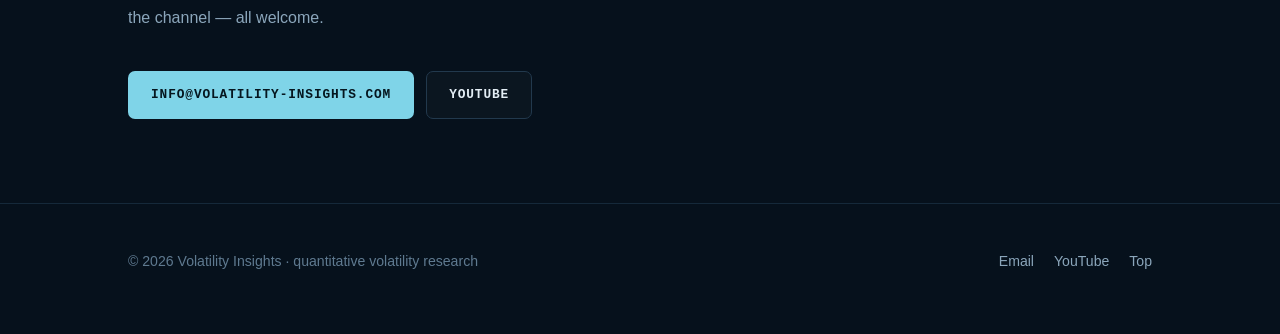
==== commit 8556ef8b: "Add VIX volatility surface tool" ====
--- a/index.html
+++ b/index.html
@@ -70,6 +70,7 @@
       <details class="nav-more">
         <summary aria-label="More" title="More">&#8942;</summary>
         <div class="nav-menu">
+          <a href="tools/vix-volatility-surface.html">VIX surface</a>
           <a href="tools/vxx-volatility-surface.html">VXX surface</a>
         </div>
       </details>
